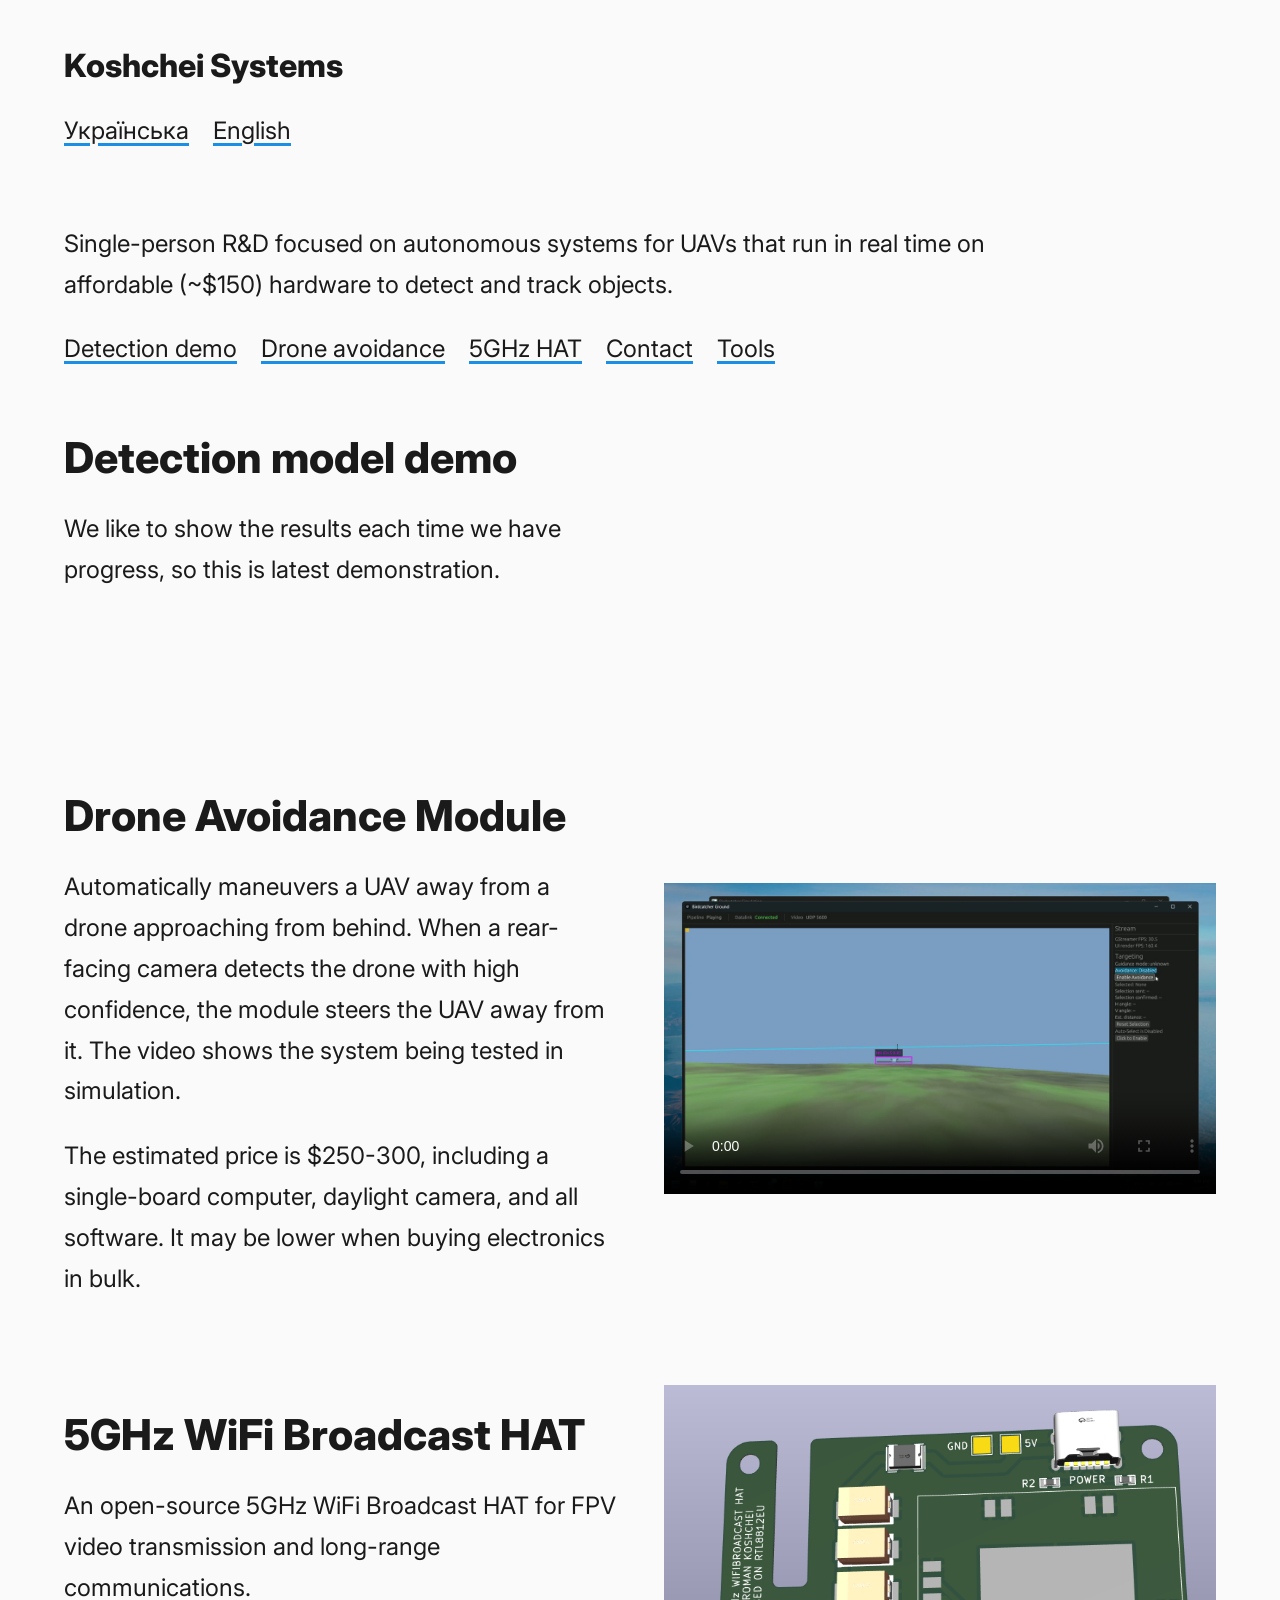
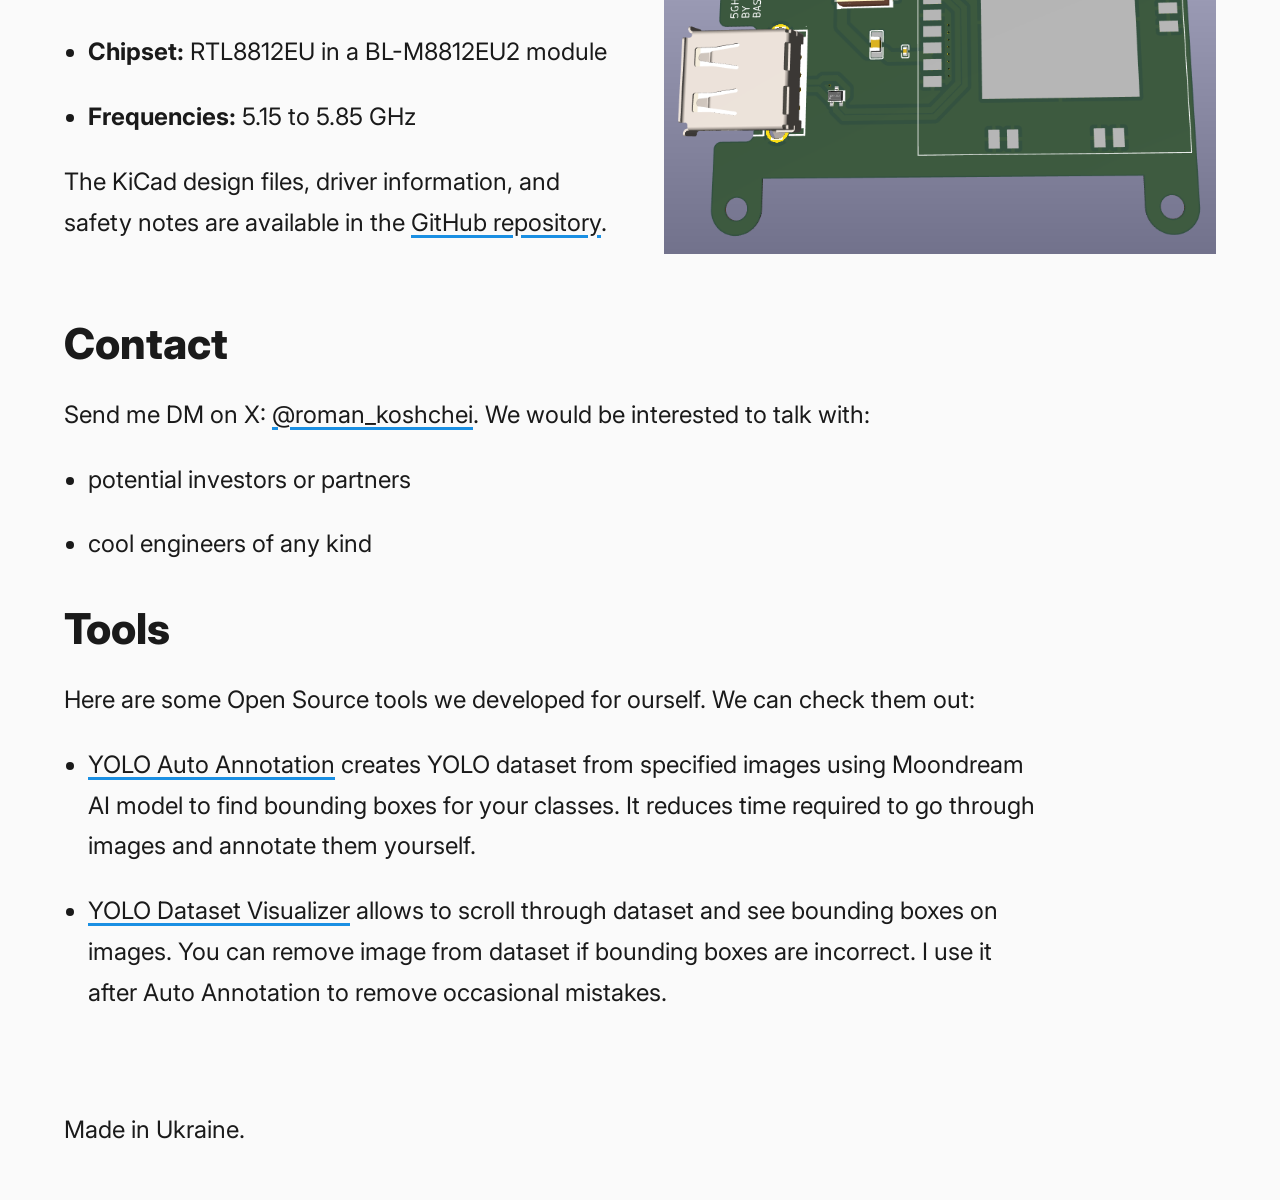
==== index.html @ fa6c76b2 "share stylesheet and split product sections in two columns Sections nav is now a horizontal bar. Eac" ====
<html lang="en" data-lt-installed="true">
    <head>
        <meta charset="utf-8" />
        <meta name="viewport" content="width=device-width, initial-scale=1.0" />

        <title>Koshchei Systems</title>

        <link rel="canonical" href="https://roman-koshchei.github.io" />

        <!-- Primary Meta Tags -->
        <meta name="title" content="Koshchei Systems" />
        <meta
            name="description"
            content="We are making autonomous systems which can run in real-time on cheap (100-150$) hardware to detect and track objects."
        />

        <!-- Open Graph / Facebook -->
        <meta property="og:site_name" content="Koshchei Systems" />
        <meta property="og:title" content="Koshchei Systems" />
        <meta property="og:type" content="website" />
        <meta property="og:url" content="https://roman-koshchei.github.io" />
        <meta
            property="og:description"
            content="We are making autonomous systems which can run in real-time on cheap (100-150$) hardware to detect and track objects."
        />
        <meta
            property="og:image"
            content="https://roman-koshchei.github.io/assets/og.png"
        />

        <!-- Twitter -->
        <meta property="twitter:card" content="summary" />
        <meta
            property="twitter:url"
            content="https://roman-koshchei.github.io"
        />
        <meta property="twitter:title" content="Koshchei Systems" />
        <meta
            property="twitter:description"
            content="We are making autonomous systems which can run in real-time on cheap (100-150$) hardware to detect and track objects."
        />
        <meta
            property="twitter:image"
            content="https://roman-koshchei.github.io/assets/og.png"
        />

        <!-- Microdata -->
        <script type="application/ld+json">
            {
                "@context": "http://schema.org",
                "@type": "website",
                "name": "Koshchei Systems",
                "url": "https://roman-koshchei.github.io",
                "description": "Developing autonomous systems to neutralize long range drone threats. Current focus is to train object detection AI model and create real-time tracking ..."
            }
        </script>

        <!-- <link rel="alternate" type="application/atom+xml" href="/feed/" />
    <link rel="alternate" type="application/rss+xml" href="/feed/?type=rss" /> -->

        <link
            rel="shortcut icon"
            type="image/svg+xml"
            href="data:image/svg+xml,%3Csvg%20xmlns='http://www.w3.org/2000/svg'%20viewBox='0%200%20100%20100'%3E%3Ctext%20y='.9em'%20font-size='90'%3E⭕%3C/text%3E%3C/svg%3E"
        />

        <link rel="stylesheet" href="/style.css" />

        <script
            defer
            src="https://cloud.umami.is/script.js"
            data-website-id="15246c37-35eb-455e-8e2d-96fd2fe6d419"
        ></script>
    </head>

    <body class="home">
        <header>
            <a class="title" href="/">
                <h1>Koshchei Systems</h1>
            </a>
            <nav>
                <p>
                    <a href="/ua">Українська</a>
                    <a href="/">English</a>
                </p>
            </nav>
        </header>
        <main>
            <div class="prose">
                <p>
                    Single-person R&amp;D focused on autonomous systems for UAVs
                    that run in real time on affordable (~$150) hardware to
                    detect and track objects.
                </p>
                <nav aria-label="Sections">
                    <p>
                        <a href="#detection-model-demo">Detection demo</a>
                        <a href="#drone-avoidance">Drone avoidance</a>
                        <a href="#wifi-broadcast-hat">5GHz HAT</a>
                        <a href="#contact">Contact</a>
                        <a href="#tools">Tools</a>
                    </p>
                </nav>
            </div>

            <section class="split">
                <div>
                    <h2 id="detection-model-demo">Detection model demo</h2>
                    <p>
                        We like to show the results each time we have progress,
                        so this is latest demonstration.
                    </p>
                </div>
                <div>
                    <iframe
                        width="560"
                        height="315"
                        style="width: 100%; height: auto; aspect-ratio: 560 / 315"
                        src="https://www.youtube-nocookie.com/embed/HH42tRs9e-8?si=7NsITEroCDKtiBlT"
                        title="YouTube video player"
                        frameborder="0"
                        allow="
                            accelerometer;
                            autoplay;
                            clipboard-write;
                            encrypted-media;
                            gyroscope;
                            picture-in-picture;
                            web-share;
                        "
                        referrerpolicy="strict-origin-when-cross-origin"
                        allowfullscreen
                    ></iframe>
                </div>
            </section>

            <section class="split">
                <div>
                    <h2 id="drone-avoidance">Drone Avoidance Module</h2>
                    <p>
                        Automatically maneuvers a UAV away from a drone
                        approaching from behind. When a rear-facing camera
                        detects the drone with high confidence, the module steers
                        the UAV away from it. The video shows the system being
                        tested in simulation.
                    </p>
                    <p>
                        The estimated price is $250-300, including a single-board
                        computer, daylight camera, and all software. It may be
                        lower when buying electronics in bulk.
                    </p>
                </div>
                <div>
                    <video
                        controls
                        playsinline
                        preload="metadata"
                        poster="/assets/drone-avoidance-poster.jpg"
                        width="1920"
                        height="1080"
                    >
                        <source
                            src="/assets/drone-avoidance.mp4"
                            type="video/mp4"
                        />
                        Your browser does not support embedded video.
                        <a href="/assets/drone-avoidance.mp4">Download the video</a>.
                    </video>
                </div>
            </section>

            <section class="split">
                <div>
                    <h2 id="wifi-broadcast-hat">5GHz WiFi Broadcast HAT</h2>
                    <p>
                        An open-source 5GHz WiFi Broadcast HAT for FPV video
                        transmission and long-range communications.
                    </p>
                    <ul>
                        <li>
                            <strong>Chipset:</strong> RTL8812EU in a BL-M8812EU2
                            module
                        </li>
                        <li><strong>Frequencies:</strong> 5.15 to 5.85 GHz</li>
                    </ul>
                    <p>
                        The KiCad design files, driver information, and safety
                        notes are available in the
                        <a
                            href="https://github.com/roman-koshchei/5ghz_wifibroadcast_hat"
                            >GitHub repository</a
                        >.
                    </p>
                </div>
                <div>
                    <a
                        href="https://github.com/roman-koshchei/5ghz_wifibroadcast_hat"
                    >
                        <img
                            src="/assets/5ghz-wifibroadcast-hat-kicad-preview.png"
                            alt="KiCad rendering of the 5GHz WiFi Broadcast HAT"
                            width="758"
                            height="645"
                            loading="lazy"
                        />
                    </a>
                </div>
            </section>

            <div class="prose">
                <h2 id="contact">Contact</h2>
                <p>
                    Send me DM on X:
                    <a href="https://x.com/roman_koshchei" target="_blank"
                        >@roman_koshchei</a
                    >. We would be interested to talk with:
                </p>
                <ul>
                    <li>potential investors or partners</li>
                    <li>cool engineers of any kind</li>
                </ul>

                <h2 id="tools">Tools</h2>
                <p>
                    Here are some Open Source tools we developed for ourself. We
                    can check them out:
                </p>
                <ul>
                    <li>
                        <p>
                            <a
                                href="https://github.com/roman-koshchei/yolo-auto-annotation"
                                >YOLO Auto Annotation</a
                            >
                            creates YOLO dataset from specified images using
                            Moondream AI model to find bounding boxes for your
                            classes. It reduces time required to go through images
                            and annotate them yourself.
                        </p>
                    </li>
                    <li>
                        <p>
                            <a
                                href="https://github.com/roman-koshchei/yolo-dataset-visualizer"
                                >YOLO Dataset Visualizer</a
                            >
                            allows to scroll through dataset and see bounding
                            boxes on images. You can remove image from dataset if
                            bounding boxes are incorrect. I use it after Auto
                            Annotation to remove occasional mistakes.
                        </p>
                    </li>
                </ul>
            </div>
        </main>

        <footer style="padding: 25px 0">Made in Ukraine.</footer>
    </body>
</html>
---- style.css ----
/* Font */
@import url("https://fonts.googleapis.com/css2?family=Inter&display=swap");

/* Settings */
:root {
    --color-dark: #1a1a1a;
    --color-light: #fafafa;
    --color-primary: #1a8fe3;
    --size-step-0: clamp(1rem, calc(0.96rem + 0.22vw), 1.13rem);
    --size-step-1: clamp(1.25rem, calc(1.16rem + 0.43vw), 1.5rem);
    --size-step-2: clamp(1.56rem, calc(1.41rem + 0.76vw), 2rem);
    --size-step-3: clamp(1.95rem, calc(1.71rem + 1.24vw), 2.66rem);
    --size-step-4: clamp(2.44rem, calc(2.05rem + 1.93vw), 3.55rem);
    --spacing: 1.5rem;
    --font-stack:
        Inter, system-ui, -apple-system, BlinkMacSystemFont,
        "Segoe UI", Roboto, "Helvetica Neue", Arial, "Noto Sans",
        sans-serif, "Apple Color Emoji", "Segoe UI Emoji",
        "Segoe UI Symbol", "Noto Color Emoji";
    --code-background-color: var(--color-dark);
    --code-color: var(--color-light);
}
@media (prefers-color-scheme: dark) {
    :root {
        --color-dark: #fafafa;
        --color-light: #1a1a1a;
    }
}
/* HTML Styles */
body {
    background: var(--color-light);
    color: var(--color-dark);
    padding: var(--spacing)
        clamp(
            calc(var(--spacing) / 2),
            5vw,
            calc(var(--spacing) * 3)
        );
    font-family: var(--font-stack);
    font-size: var(--size-step-1);
    line-height: 1.7;
    display: flex;
    flex-direction: column;
    min-height: 100vh;
    margin: 0;
}
* {
    box-sizing: border-box;
}
header,
main,
footer {
    width: 100%;
}
header {
    padding-bottom: var(--spacing);
}
main {
    flex: 1;
    padding-bottom: calc(var(--spacing) * 2);
}
a {
    color: currentColor;
    -webkit-text-decoration-color: var(--color-primary);
    text-decoration-color: var(--color-primary);
    text-decoration-thickness: 0.2ex;
    text-underline-offset: 0.3ex;
}
a:hover {
    text-decoration-thickness: 0.3ex;
}
img,
video {
    display: block;
    max-width: 100%;
    height: auto;
}
h1,
h2,
h3,
h4,
h5 {
    font-weight: 800;
    line-height: 1.3;
    text-wrap: balance;
}
h1 {
    font-size: var(--size-step-4);
}
h2 {
    font-size: var(--size-step-3);
}
h3 {
    font-size: var(--size-step-2);
}
h4 {
    font-size: var(--size-step-1);
}
h5 {
    font-size: var(--size-step-0);
}
ul,
ol {
    -webkit-padding-start: var(--spacing);
    padding-inline-start: var(--spacing);
}
li {
    --flow-space: var(--spacing);
    margin-block-start: var(--flow-space, var(--spacing));
}
blockquote {
    -webkit-padding-start: var(--spacing);
    padding-inline-start: var(--spacing);
    -webkit-border-start: 0.3em solid;
    border-inline-start: 0.3em solid;
    font-style: italic;
    font-size: var(--size-step-1);
}
/* Utilities */
content > div > * {
    -webkit-margin-before: var(--flow-space, var(--spacing));
    margin-block-start: var(--flow-space, var(--spacing));
}
/* Flow and rythm */
:is(h1, h2, h3, h4, h5, blockquote) {
    --flow-space: calc(var(--spacing) * 2);
    margin-block-end: calc(var(--spacing) / 2);
}
:is(h1, h2, h3, h4, h5) + * {
    --flow-space: calc(var(--spacing) / 3);
}
:is(h1, h2, h3, h4, h5) + :where(h2, h3, h4, h5) {
    --flow-space: calc(var(--spacing) * 2);
}

/* Line lengths */
main,
header,
footer {
    max-width: 65ch;
    margin-inline: auto;
}
blockquote {
    max-width: 50ch;
}
h1 {
    max-width: 24ch;
}
h2,
h3 {
    max-width: 32ch;
}
/* Bear Content */
.title {
    text-decoration: none;
}
.title h1 {
    font-size: var(--size-step-2);
}
nav p {
    display: flex;
    flex-wrap: wrap;
    gap: var(--spacing);
    row-gap: 0;
}
/* Product sections: text beside media on wide screens */
.split {
    display: grid;
    gap: var(--spacing);
    margin-block-end: calc(var(--spacing) * 2);
}
.split > :first-child {
    margin-block-start: 0;
}
.split > :last-child {
    align-self: center;
}
@media screen and (min-width: 60em) {
    header,
    main,
    footer {
        max-width: 96ch;
    }
    .prose {
        max-width: 65ch;
    }
    .split {
        grid-template-columns: 1fr 1fr;
        column-gap: calc(var(--spacing) * 2);
        align-items: start;
    }
}
ul.blog-posts {
    list-style-type: none;
    padding: unset;
}
ul.blog-posts li {
    display: flex;
    flex-direction: column;
}
@media screen and (min-width: 600px) {
    ul.blog-posts li {
        flex-direction: row;
        gap: calc(var(--spacing) / 2);
    }
}
ul.blog-posts li span {
    min-width: 11ch;
}
.highlight,
.code {
    padding: 1px var(--spacing);
    background-color: var(--code-background-color);
    color: var(--code-color);
    border-radius: 3px;
    overflow-x: auto;
    line-height: 1.2;
}
table {
    width: 100%;
}
th {
    text-align: left;
}
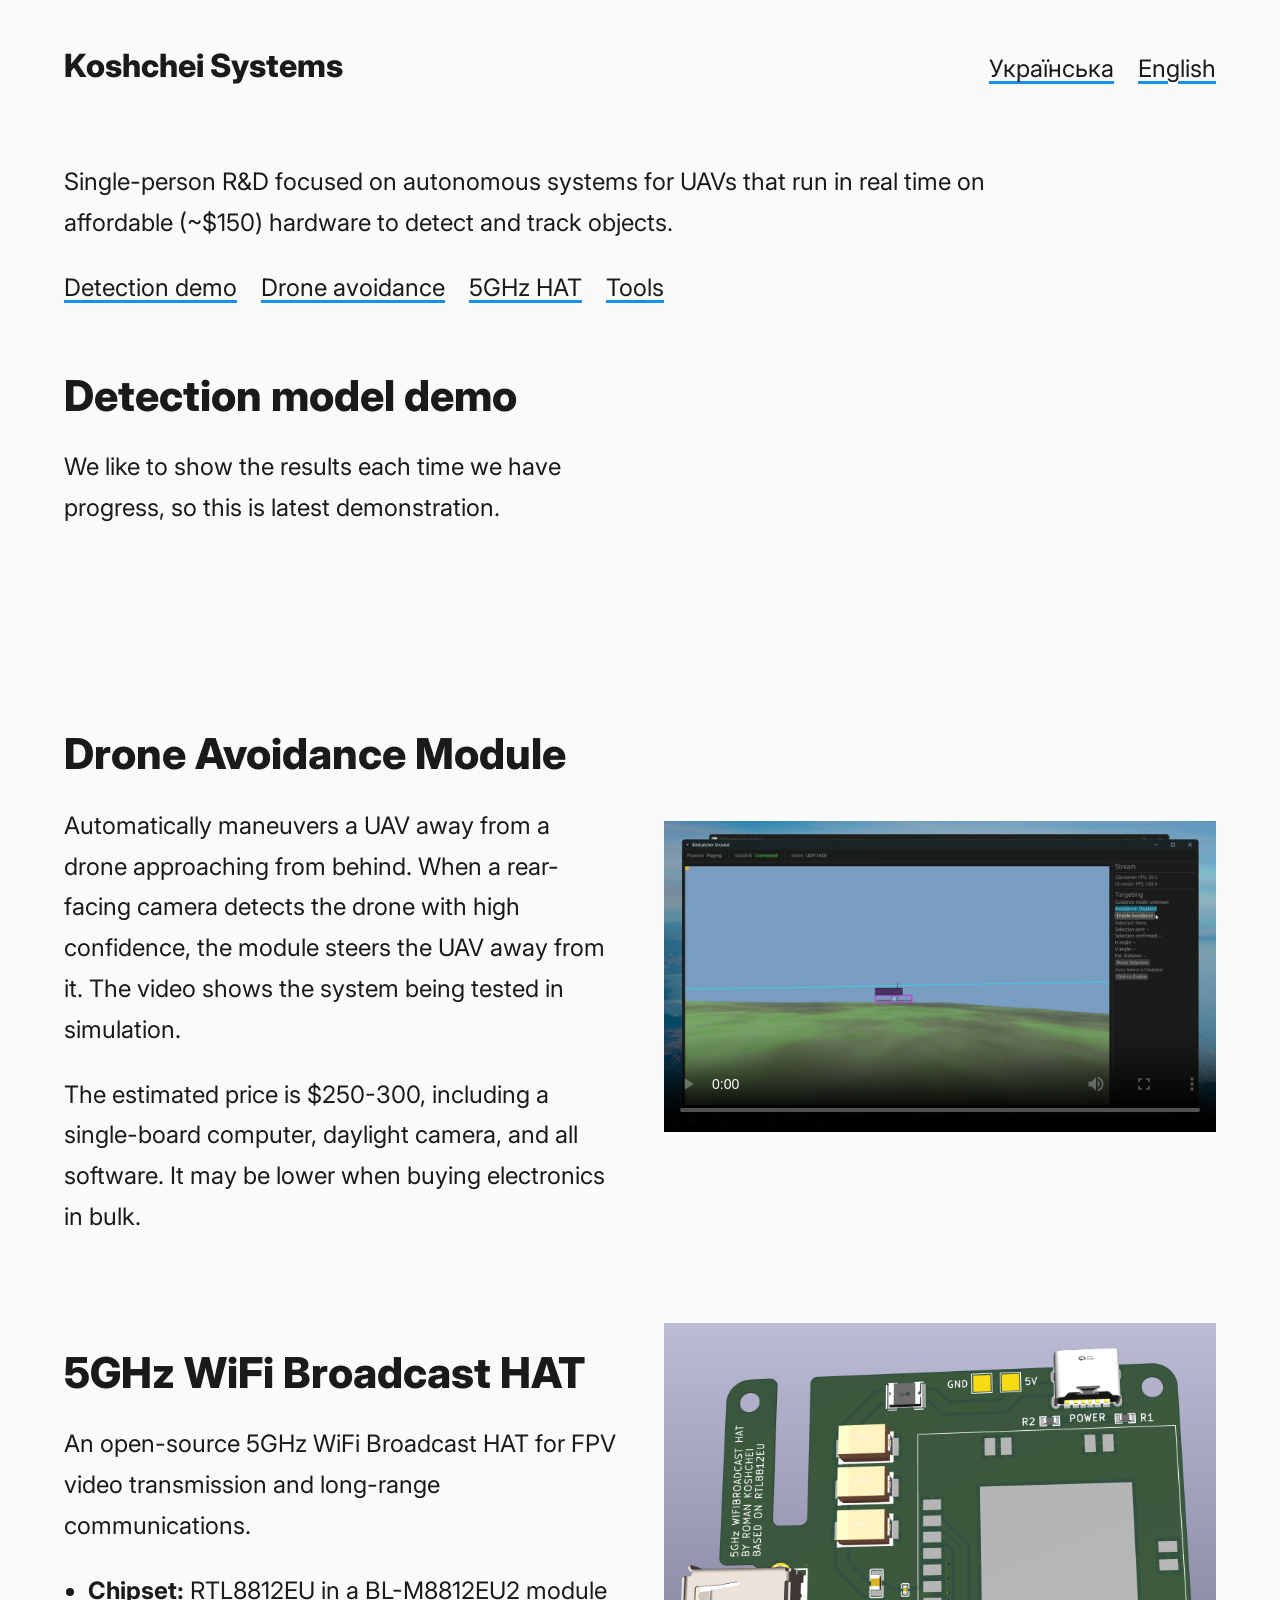
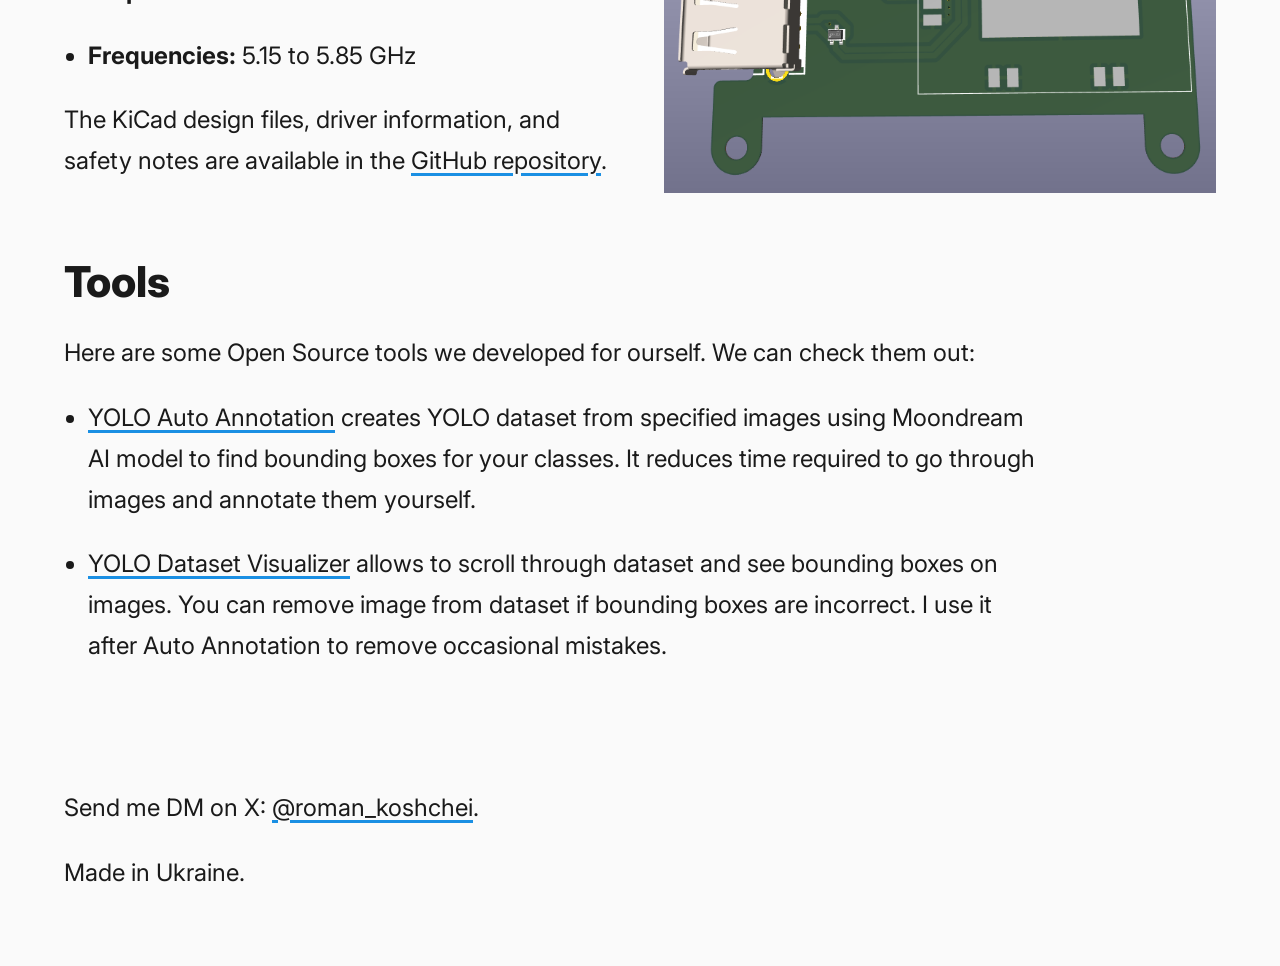
==== commit 17627232: "move contact into footer and space header ends on desktop The Contact section becomes a single DM li" ====
--- a/index.html
+++ b/index.html
@@ -97,7 +97,6 @@
                         <a href="#detection-model-demo">Detection demo</a>
                         <a href="#drone-avoidance">Drone avoidance</a>
                         <a href="#wifi-broadcast-hat">5GHz HAT</a>
-                        <a href="#contact">Contact</a>
                         <a href="#tools">Tools</a>
                     </p>
                 </nav>
@@ -208,18 +207,6 @@
             </section>
 
             <div class="prose">
-                <h2 id="contact">Contact</h2>
-                <p>
-                    Send me DM on X:
-                    <a href="https://x.com/roman_koshchei" target="_blank"
-                        >@roman_koshchei</a
-                    >. We would be interested to talk with:
-                </p>
-                <ul>
-                    <li>potential investors or partners</li>
-                    <li>cool engineers of any kind</li>
-                </ul>
-
                 <h2 id="tools">Tools</h2>
                 <p>
                     Here are some Open Source tools we developed for ourself. We
@@ -254,6 +241,14 @@
             </div>
         </main>
 
-        <footer style="padding: 25px 0">Made in Ukraine.</footer>
+        <footer style="padding: 25px 0">
+            <p>
+                Send me DM on X:
+                <a href="https://x.com/roman_koshchei" target="_blank"
+                    >@roman_koshchei</a
+                >.
+            </p>
+            <p>Made in Ukraine.</p>
+        </footer>
     </body>
 </html>
--- a/style.css
+++ b/style.css
@@ -181,6 +181,13 @@
     footer {
         max-width: 96ch;
     }
+    header {
+        display: flex;
+        flex-wrap: wrap;
+        align-items: baseline;
+        justify-content: space-between;
+        gap: var(--spacing);
+    }
     .prose {
         max-width: 65ch;
     }
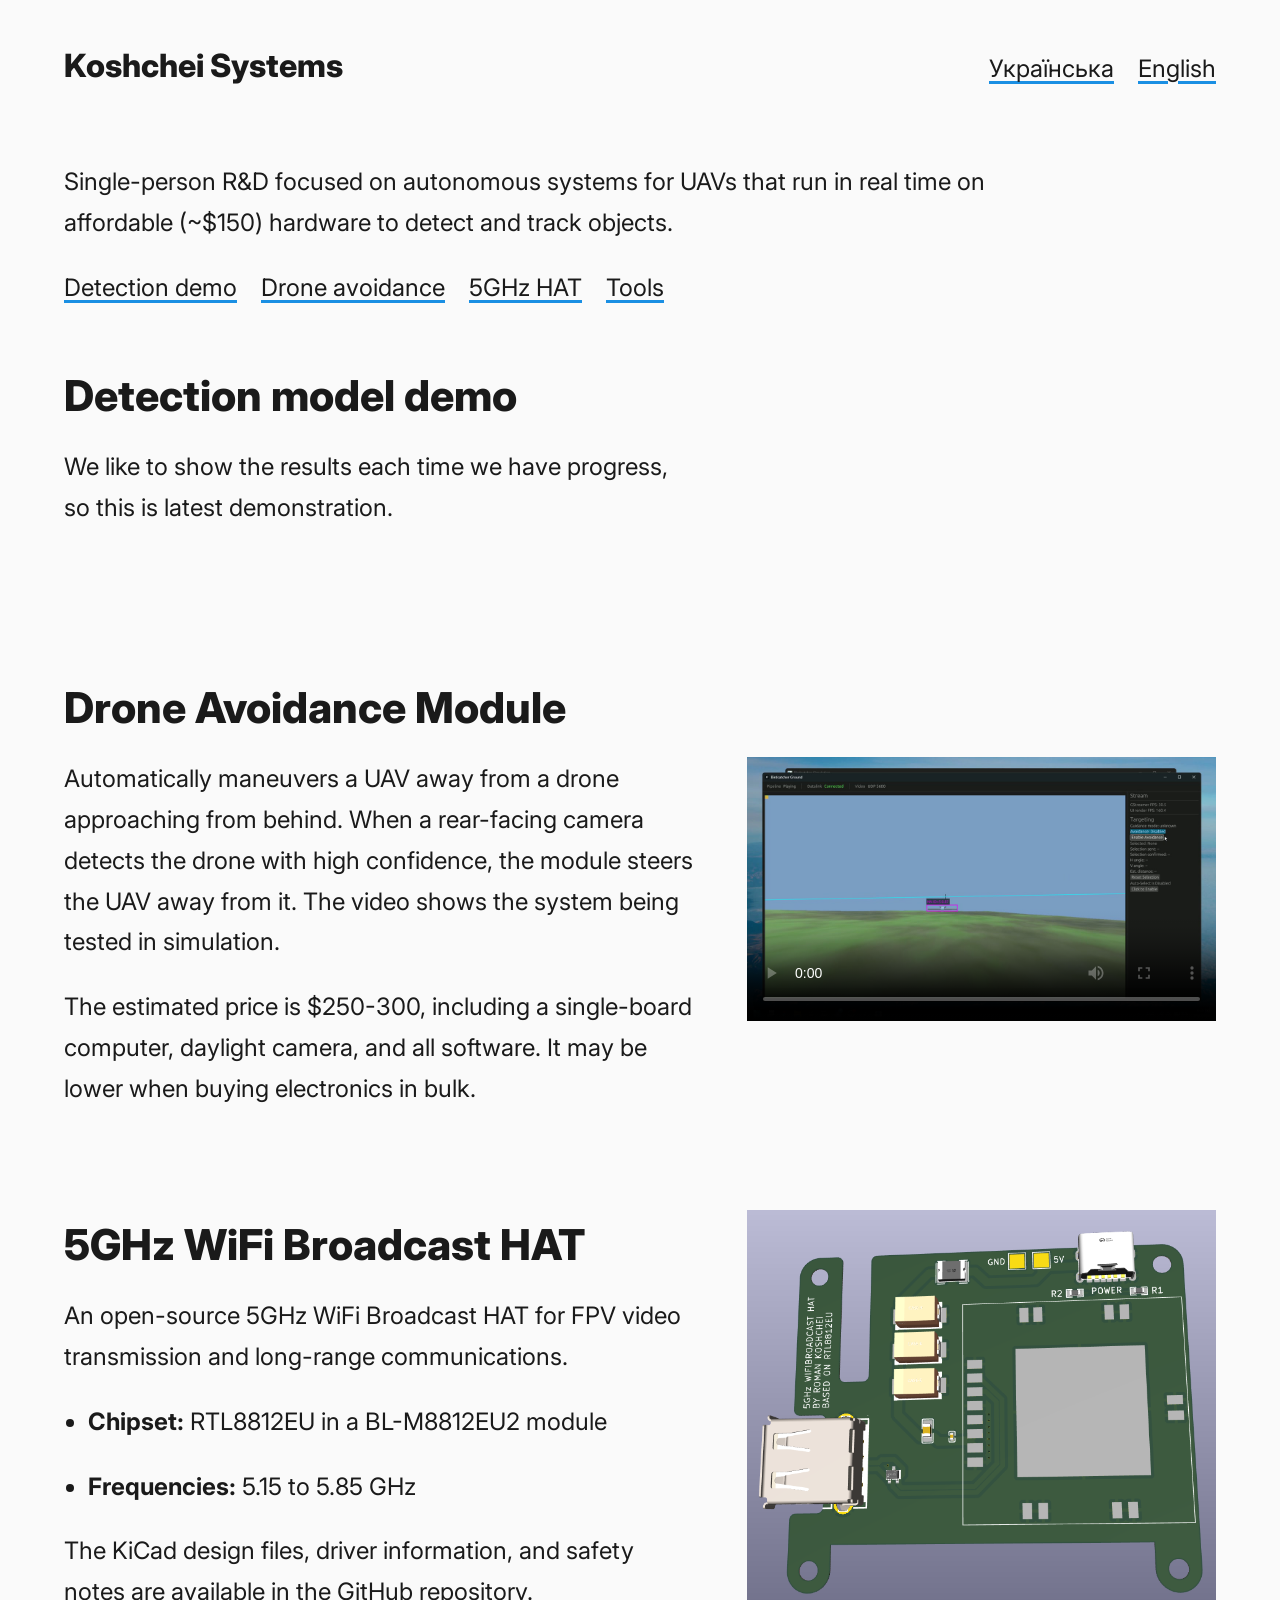
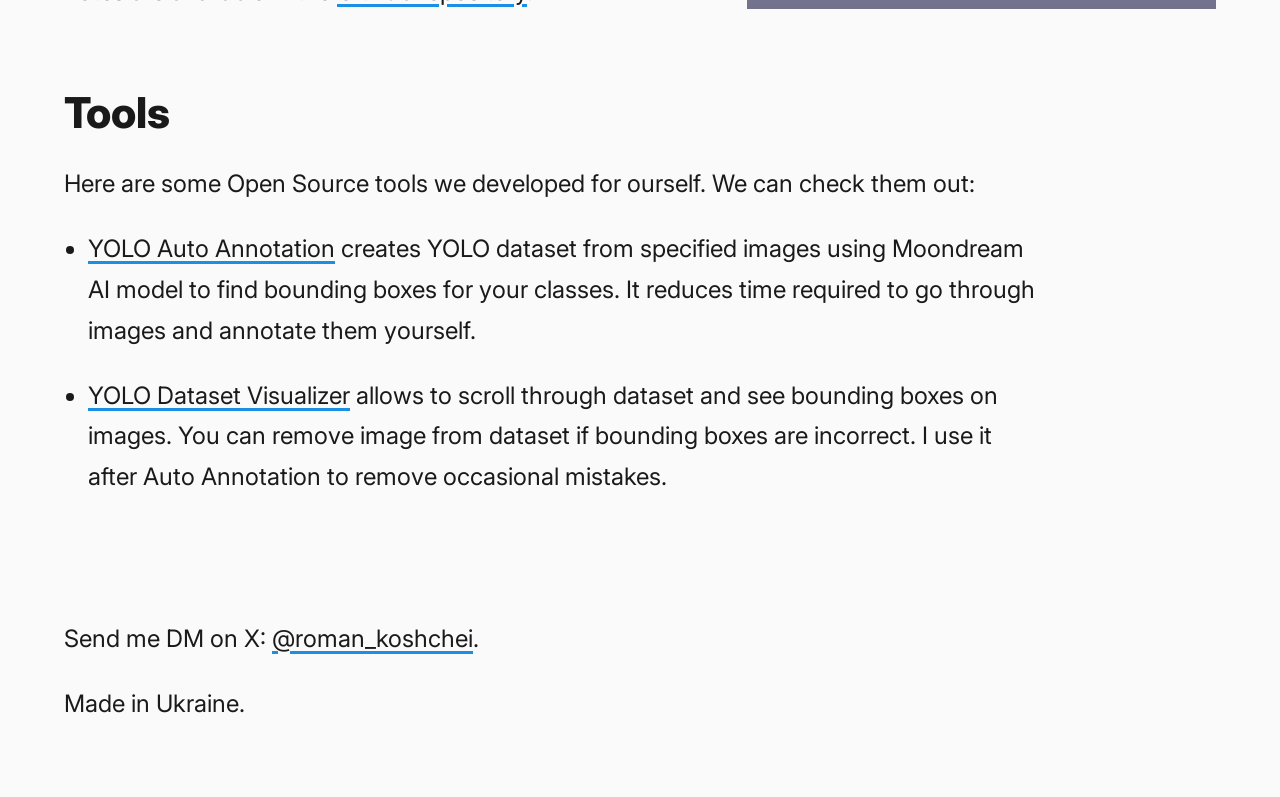
==== commit 93425e18: "fix metadata, language attr, heading markup and section measure Point every absolute URL at koshchei" ====
--- a/index.html
+++ b/index.html
@@ -5,43 +5,51 @@
 
         <title>Koshchei Systems</title>
 
-        <link rel="canonical" href="https://roman-koshchei.github.io" />
+        <link rel="canonical" href="https://koshchei.systems/" />
+
+        <link rel="alternate" hreflang="en" href="https://koshchei.systems/" />
+        <link rel="alternate" hreflang="uk" href="https://koshchei.systems/ua" />
+        <link
+            rel="alternate"
+            hreflang="x-default"
+            href="https://koshchei.systems/"
+        />
 
         <!-- Primary Meta Tags -->
         <meta name="title" content="Koshchei Systems" />
         <meta
             name="description"
-            content="We are making autonomous systems which can run in real-time on cheap (100-150$) hardware to detect and track objects."
+            content="Single-person R&amp;D focused on autonomous systems for UAVs that run in real time on affordable (~$150) hardware to detect and track objects."
         />
 
         <!-- Open Graph / Facebook -->
         <meta property="og:site_name" content="Koshchei Systems" />
         <meta property="og:title" content="Koshchei Systems" />
         <meta property="og:type" content="website" />
-        <meta property="og:url" content="https://roman-koshchei.github.io" />
+        <meta property="og:url" content="https://koshchei.systems/" />
         <meta
             property="og:description"
-            content="We are making autonomous systems which can run in real-time on cheap (100-150$) hardware to detect and track objects."
+            content="Single-person R&amp;D focused on autonomous systems for UAVs that run in real time on affordable (~$150) hardware to detect and track objects."
         />
         <meta
             property="og:image"
-            content="https://roman-koshchei.github.io/assets/og.png"
+            content="https://koshchei.systems/assets/og.jpg"
         />
 
         <!-- Twitter -->
-        <meta property="twitter:card" content="summary" />
-        <meta
-            property="twitter:url"
-            content="https://roman-koshchei.github.io"
-        />
-        <meta property="twitter:title" content="Koshchei Systems" />
+        <meta property="twitter:card" content="summary_large_image" />
+        <meta property="twitter:url" content="https://koshchei.systems/" />
+        <meta
+            property="twitter:title"
+            content="Koshchei Systems"
+        />
         <meta
             property="twitter:description"
-            content="We are making autonomous systems which can run in real-time on cheap (100-150$) hardware to detect and track objects."
+            content="Single-person R&amp;D focused on autonomous systems for UAVs that run in real time on affordable (~$150) hardware to detect and track objects."
         />
         <meta
             property="twitter:image"
-            content="https://roman-koshchei.github.io/assets/og.png"
+            content="https://koshchei.systems/assets/og.jpg"
         />
 
         <!-- Microdata -->
@@ -50,8 +58,8 @@
                 "@context": "http://schema.org",
                 "@type": "website",
                 "name": "Koshchei Systems",
-                "url": "https://roman-koshchei.github.io",
-                "description": "Developing autonomous systems to neutralize long range drone threats. Current focus is to train object detection AI model and create real-time tracking ..."
+                "url": "https://koshchei.systems/",
+                "description": "Single-person R&D focused on autonomous systems for UAVs that run in real time on affordable (~$150) hardware to detect and track objects."
             }
         </script>
 
@@ -75,9 +83,7 @@
 
     <body class="home">
         <header>
-            <a class="title" href="/">
-                <h1>Koshchei Systems</h1>
-            </a>
+            <h1><a class="title" href="/">Koshchei Systems</a></h1>
             <nav>
                 <p>
                     <a href="/ua">Українська</a>
--- a/style.css
+++ b/style.css
@@ -17,8 +17,6 @@
         "Segoe UI", Roboto, "Helvetica Neue", Arial, "Noto Sans",
         sans-serif, "Apple Color Emoji", "Segoe UI Emoji",
         "Segoe UI Symbol", "Noto Color Emoji";
-    --code-background-color: var(--color-dark);
-    --code-color: var(--color-light);
 }
 @media (prefers-color-scheme: dark) {
     :root {
@@ -108,21 +106,8 @@
     --flow-space: var(--spacing);
     margin-block-start: var(--flow-space, var(--spacing));
 }
-blockquote {
-    -webkit-padding-start: var(--spacing);
-    padding-inline-start: var(--spacing);
-    -webkit-border-start: 0.3em solid;
-    border-inline-start: 0.3em solid;
-    font-style: italic;
-    font-size: var(--size-step-1);
-}
-/* Utilities */
-content > div > * {
-    -webkit-margin-before: var(--flow-space, var(--spacing));
-    margin-block-start: var(--flow-space, var(--spacing));
-}
 /* Flow and rythm */
-:is(h1, h2, h3, h4, h5, blockquote) {
+:is(h1, h2, h3, h4, h5) {
     --flow-space: calc(var(--spacing) * 2);
     margin-block-end: calc(var(--spacing) / 2);
 }
@@ -140,9 +125,6 @@
     max-width: 65ch;
     margin-inline: auto;
 }
-blockquote {
-    max-width: 50ch;
-}
 h1 {
     max-width: 24ch;
 }
@@ -151,11 +133,11 @@
     max-width: 32ch;
 }
 /* Bear Content */
+header h1 {
+    font-size: var(--size-step-2);
+}
 .title {
     text-decoration: none;
-}
-.title h1 {
-    font-size: var(--size-step-2);
 }
 nav p {
     display: flex;
@@ -192,40 +174,8 @@
         max-width: 65ch;
     }
     .split {
-        grid-template-columns: 1fr 1fr;
+        grid-template-columns: 1.15fr 0.85fr;
         column-gap: calc(var(--spacing) * 2);
         align-items: start;
     }
 }
-ul.blog-posts {
-    list-style-type: none;
-    padding: unset;
-}
-ul.blog-posts li {
-    display: flex;
-    flex-direction: column;
-}
-@media screen and (min-width: 600px) {
-    ul.blog-posts li {
-        flex-direction: row;
-        gap: calc(var(--spacing) / 2);
-    }
-}
-ul.blog-posts li span {
-    min-width: 11ch;
-}
-.highlight,
-.code {
-    padding: 1px var(--spacing);
-    background-color: var(--code-background-color);
-    color: var(--code-color);
-    border-radius: 3px;
-    overflow-x: auto;
-    line-height: 1.2;
-}
-table {
-    width: 100%;
-}
-th {
-    text-align: left;
-}
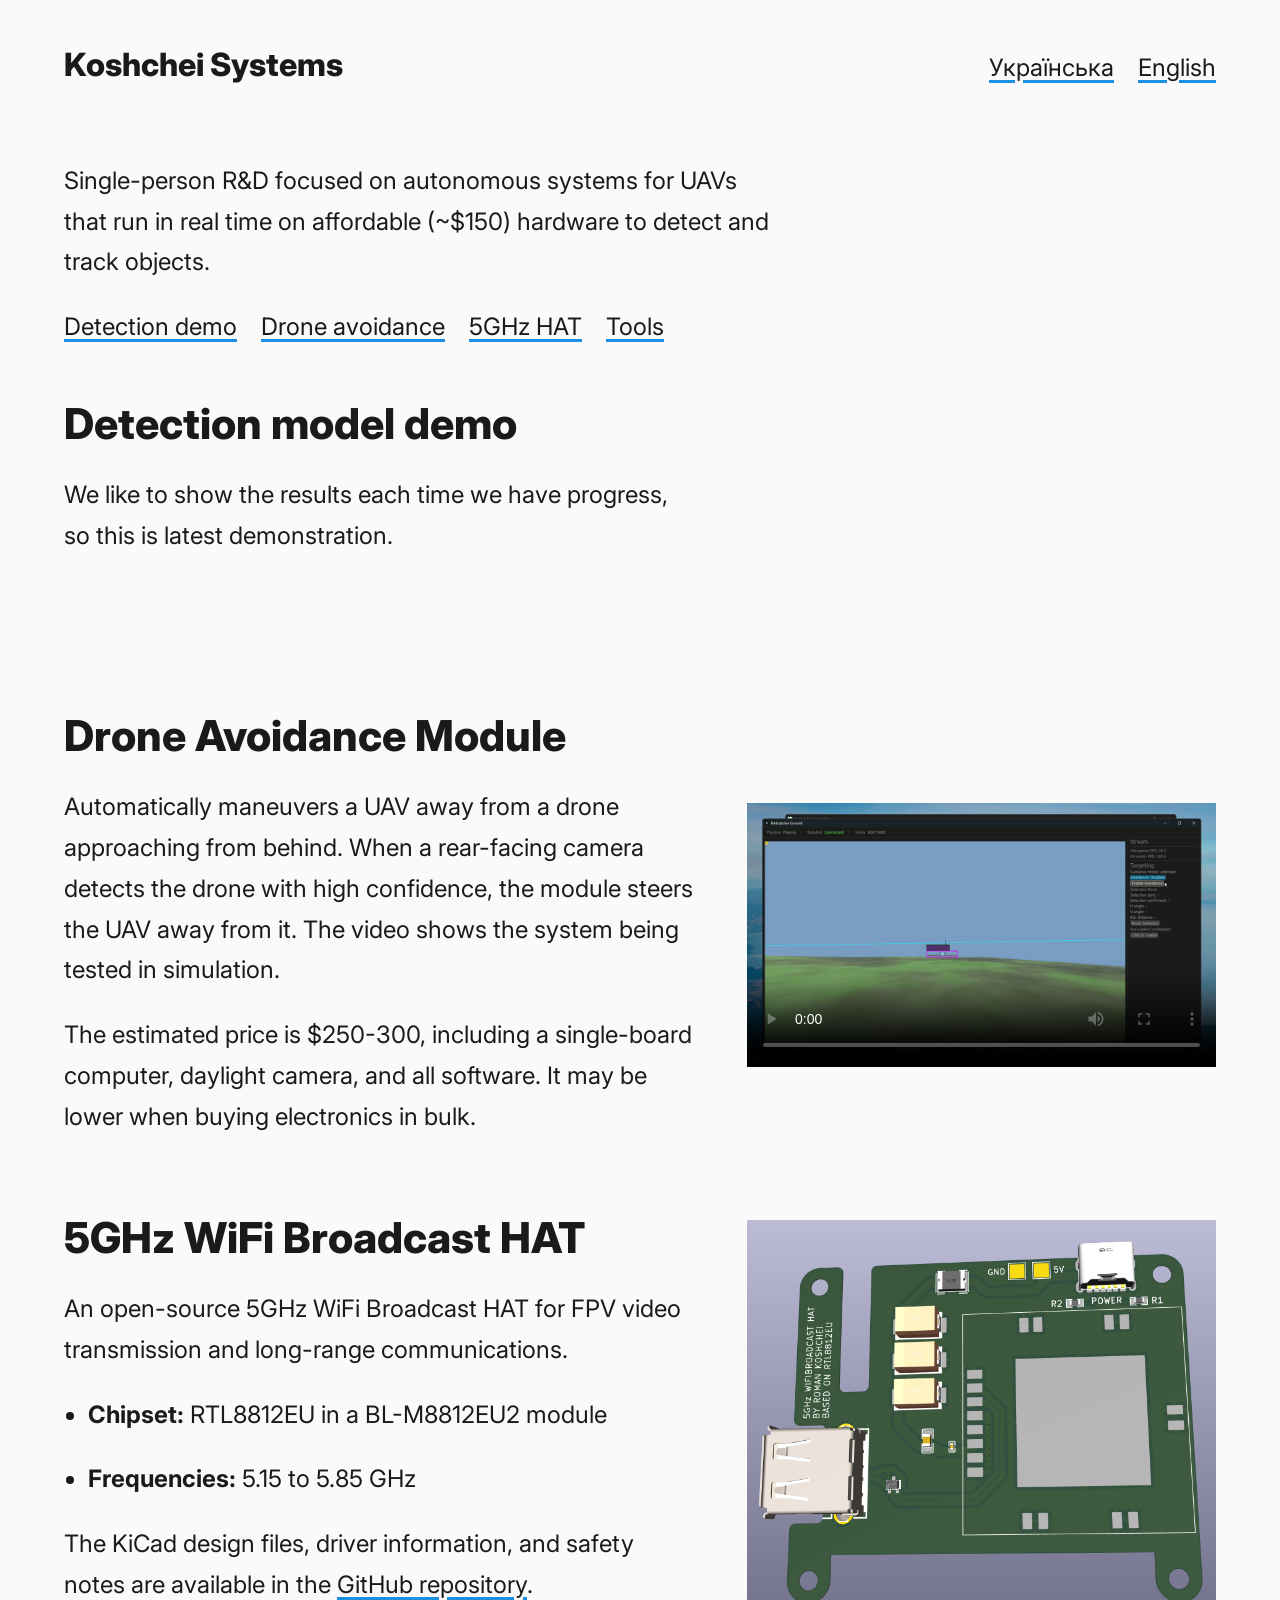
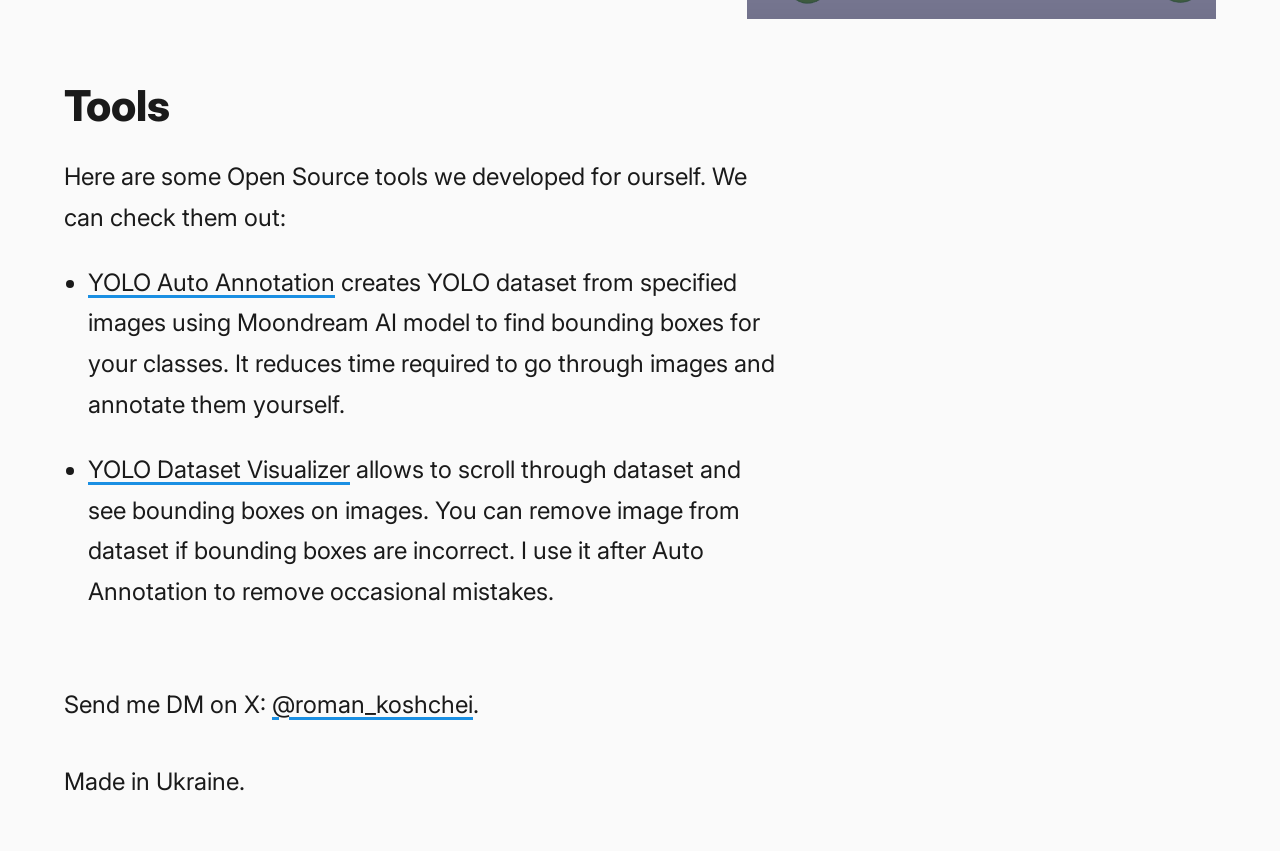
==== commit fa5b1f92: "even out vertical rhythm and footer spacing Headings were inheriting the UA 0.83em top margin, and b" ====
--- a/index.html
+++ b/index.html
@@ -247,7 +247,7 @@
             </div>
         </main>
 
-        <footer style="padding: 25px 0">
+        <footer>
             <p>
                 Send me DM on X:
                 <a href="https://x.com/roman_koshchei" target="_blank"
--- a/style.css
+++ b/style.css
@@ -55,7 +55,9 @@
 }
 main {
     flex: 1;
-    padding-bottom: calc(var(--spacing) * 2);
+    /* the last block already contributes its own trailing margin, so this
+       padding only needs to top the total up to one full step */
+    padding-bottom: var(--spacing);
 }
 a {
     color: currentColor;
@@ -103,13 +105,13 @@
     padding-inline-start: var(--spacing);
 }
 li {
-    --flow-space: var(--spacing);
-    margin-block-start: var(--flow-space, var(--spacing));
+    --flow-space: 1em;
+    margin-block-start: var(--flow-space, 1em);
 }
 /* Flow and rythm */
 :is(h1, h2, h3, h4, h5) {
     --flow-space: calc(var(--spacing) * 2);
-    margin-block-end: calc(var(--spacing) / 2);
+    margin-block: 0 calc(var(--spacing) / 2);
 }
 :is(h1, h2, h3, h4, h5) + * {
     --flow-space: calc(var(--spacing) / 3);
@@ -151,11 +153,27 @@
     gap: var(--spacing);
     margin-block-end: calc(var(--spacing) * 2);
 }
-.split > :first-child {
+.split > :last-child {
+    align-self: center;
+}
+/* Readable measure, kept in step with the section text columns on desktop */
+.prose {
+    max-width: 65ch;
+}
+.prose:not(:last-child) {
+    margin-block-end: calc(var(--spacing) * 2);
+}
+footer {
+    padding: var(--spacing) 0;
+}
+footer p {
+    margin-block: calc(var(--spacing) * 1.5);
+}
+footer > :first-child {
     margin-block-start: 0;
 }
-.split > :last-child {
-    align-self: center;
+footer > :last-child {
+    margin-block-end: 0;
 }
 @media screen and (min-width: 60em) {
     header,
@@ -171,7 +189,7 @@
         gap: var(--spacing);
     }
     .prose {
-        max-width: 65ch;
+        max-width: 48ch;
     }
     .split {
         grid-template-columns: 1.15fr 0.85fr;
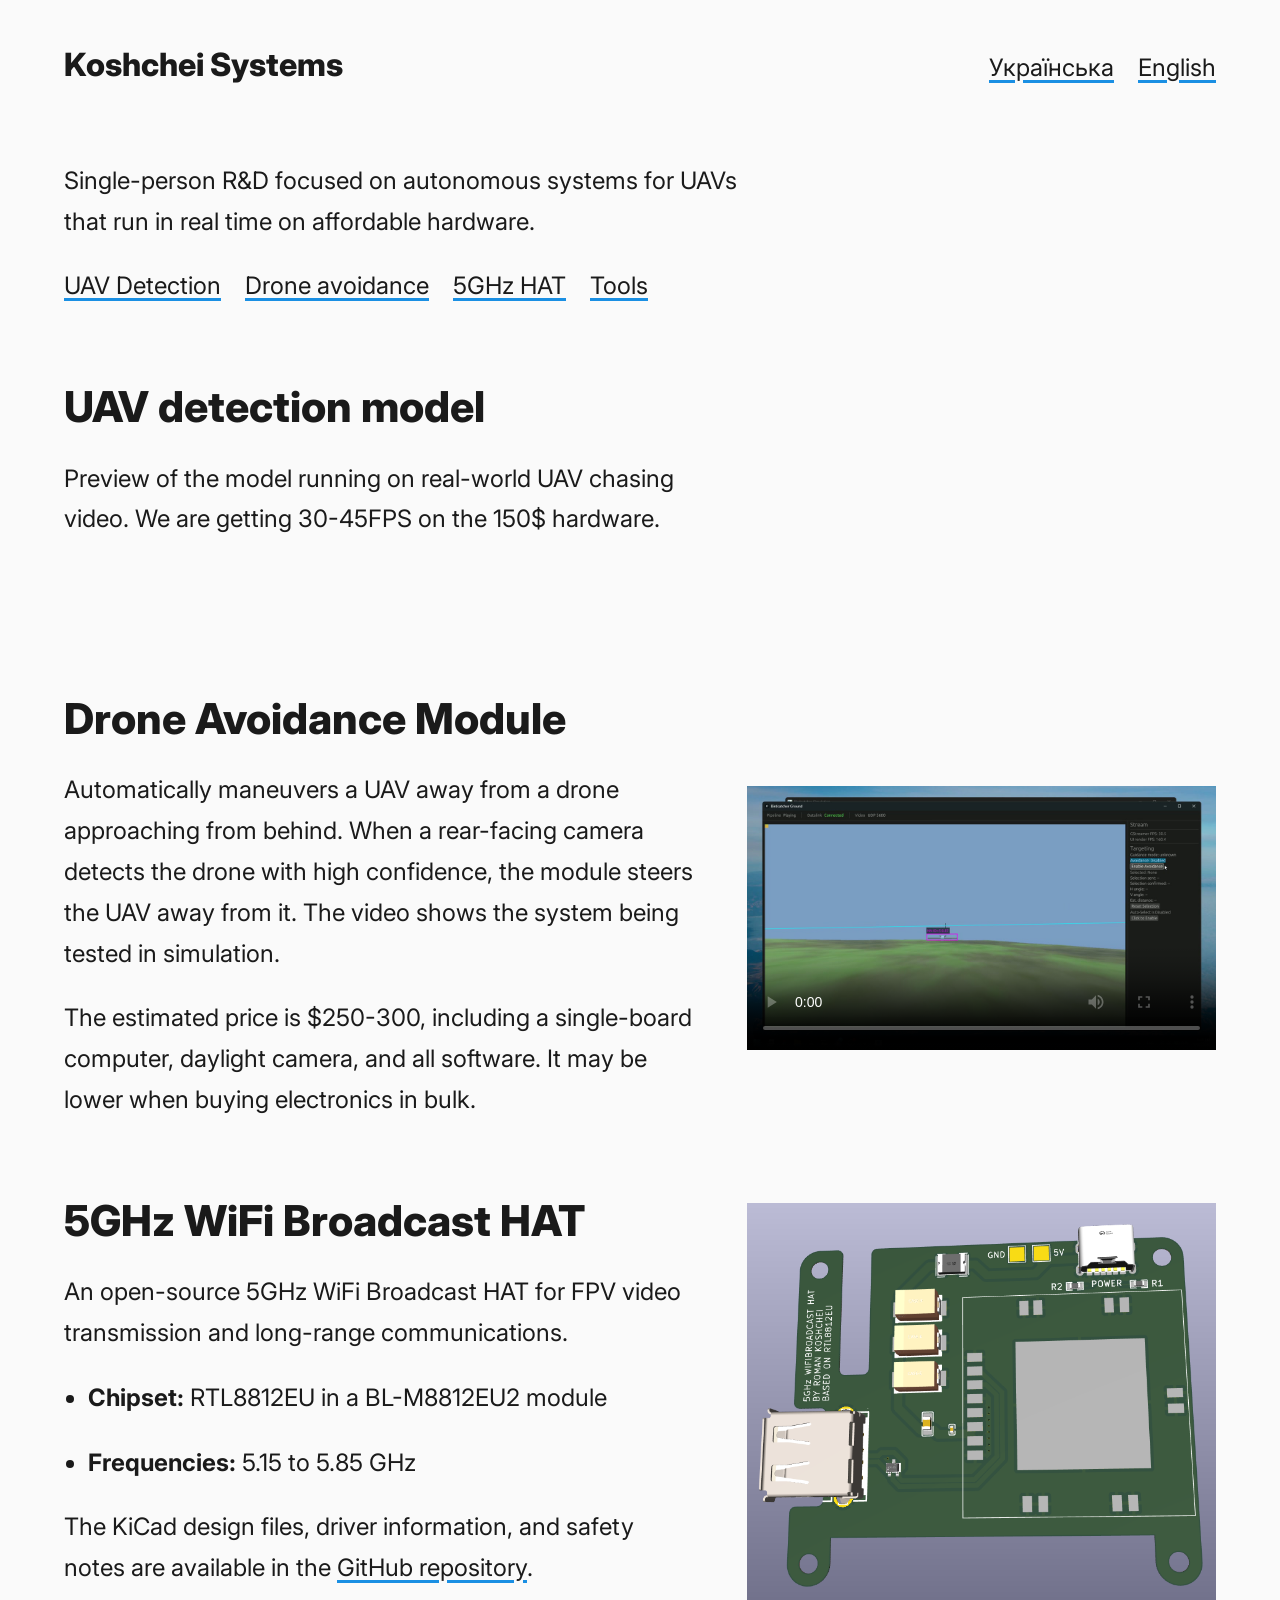
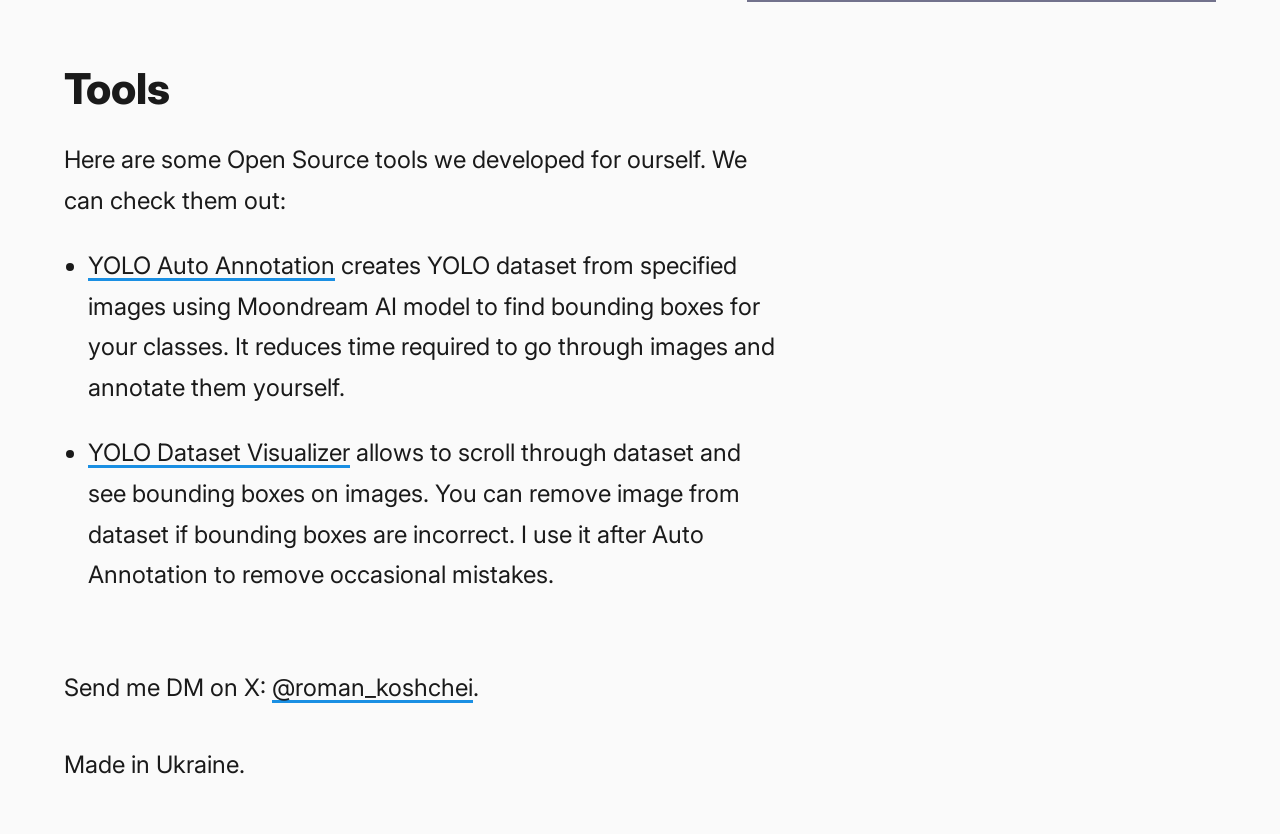
==== commit 148cb46a: "rename detection section and widen the gap below the jump list The detection section is now the UAV " ====
--- a/index.html
+++ b/index.html
@@ -8,7 +8,11 @@
         <link rel="canonical" href="https://koshchei.systems/" />
 
         <link rel="alternate" hreflang="en" href="https://koshchei.systems/" />
-        <link rel="alternate" hreflang="uk" href="https://koshchei.systems/ua" />
+        <link
+            rel="alternate"
+            hreflang="uk"
+            href="https://koshchei.systems/ua"
+        />
         <link
             rel="alternate"
             hreflang="x-default"
@@ -39,10 +43,7 @@
         <!-- Twitter -->
         <meta property="twitter:card" content="summary_large_image" />
         <meta property="twitter:url" content="https://koshchei.systems/" />
-        <meta
-            property="twitter:title"
-            content="Koshchei Systems"
-        />
+        <meta property="twitter:title" content="Koshchei Systems" />
         <meta
             property="twitter:description"
             content="Single-person R&amp;D focused on autonomous systems for UAVs that run in real time on affordable (~$150) hardware to detect and track objects."
@@ -95,12 +96,11 @@
             <div class="prose">
                 <p>
                     Single-person R&amp;D focused on autonomous systems for UAVs
-                    that run in real time on affordable (~$150) hardware to
-                    detect and track objects.
+                    that run in real time on affordable hardware.
                 </p>
                 <nav aria-label="Sections">
                     <p>
-                        <a href="#detection-model-demo">Detection demo</a>
+                        <a href="#uav-detection-model">UAV Detection</a>
                         <a href="#drone-avoidance">Drone avoidance</a>
                         <a href="#wifi-broadcast-hat">5GHz HAT</a>
                         <a href="#tools">Tools</a>
@@ -110,17 +110,21 @@
 
             <section class="split">
                 <div>
-                    <h2 id="detection-model-demo">Detection model demo</h2>
-                    <p>
-                        We like to show the results each time we have progress,
-                        so this is latest demonstration.
+                    <h2 id="uav-detection-model">UAV detection model</h2>
+                    <p>
+                        Preview of the model running on real-world UAV chasing
+                        video. We are getting 30-45FPS on the 150$ hardware.
                     </p>
                 </div>
                 <div>
                     <iframe
                         width="560"
                         height="315"
-                        style="width: 100%; height: auto; aspect-ratio: 560 / 315"
+                        style="
+                            width: 100%;
+                            height: auto;
+                            aspect-ratio: 560 / 315;
+                        "
                         src="https://www.youtube-nocookie.com/embed/HH42tRs9e-8?si=7NsITEroCDKtiBlT"
                         title="YouTube video player"
                         frameborder="0"
@@ -145,14 +149,15 @@
                     <p>
                         Automatically maneuvers a UAV away from a drone
                         approaching from behind. When a rear-facing camera
-                        detects the drone with high confidence, the module steers
-                        the UAV away from it. The video shows the system being
-                        tested in simulation.
-                    </p>
-                    <p>
-                        The estimated price is $250-300, including a single-board
-                        computer, daylight camera, and all software. It may be
-                        lower when buying electronics in bulk.
+                        detects the drone with high confidence, the module
+                        steers the UAV away from it. The video shows the system
+                        being tested in simulation.
+                    </p>
+                    <p>
+                        The estimated price is $250-300, including a
+                        single-board computer, daylight camera, and all
+                        software. It may be lower when buying electronics in
+                        bulk.
                     </p>
                 </div>
                 <div>
@@ -169,7 +174,9 @@
                             type="video/mp4"
                         />
                         Your browser does not support embedded video.
-                        <a href="/assets/drone-avoidance.mp4">Download the video</a>.
+                        <a href="/assets/drone-avoidance.mp4"
+                            >Download the video</a
+                        >.
                     </video>
                 </div>
             </section>
@@ -227,8 +234,8 @@
                             >
                             creates YOLO dataset from specified images using
                             Moondream AI model to find bounding boxes for your
-                            classes. It reduces time required to go through images
-                            and annotate them yourself.
+                            classes. It reduces time required to go through
+                            images and annotate them yourself.
                         </p>
                     </li>
                     <li>
@@ -238,8 +245,8 @@
                                 >YOLO Dataset Visualizer</a
                             >
                             allows to scroll through dataset and see bounding
-                            boxes on images. You can remove image from dataset if
-                            bounding boxes are incorrect. I use it after Auto
+                            boxes on images. You can remove image from dataset
+                            if bounding boxes are incorrect. I use it after Auto
                             Annotation to remove occasional mistakes.
                         </p>
                     </li>
--- a/style.css
+++ b/style.css
@@ -163,6 +163,12 @@
 .prose:not(:last-child) {
     margin-block-end: calc(var(--spacing) * 2);
 }
+/* The section jump list is a secondary element, so it gets extra room before
+   the first section instead of the standard 48px break. The :not() is repeated
+   to outrank the rule above. */
+.prose:has(> nav):not(:last-child) {
+    margin-block-end: calc(var(--spacing) * 3);
+}
 footer {
     padding: var(--spacing) 0;
 }
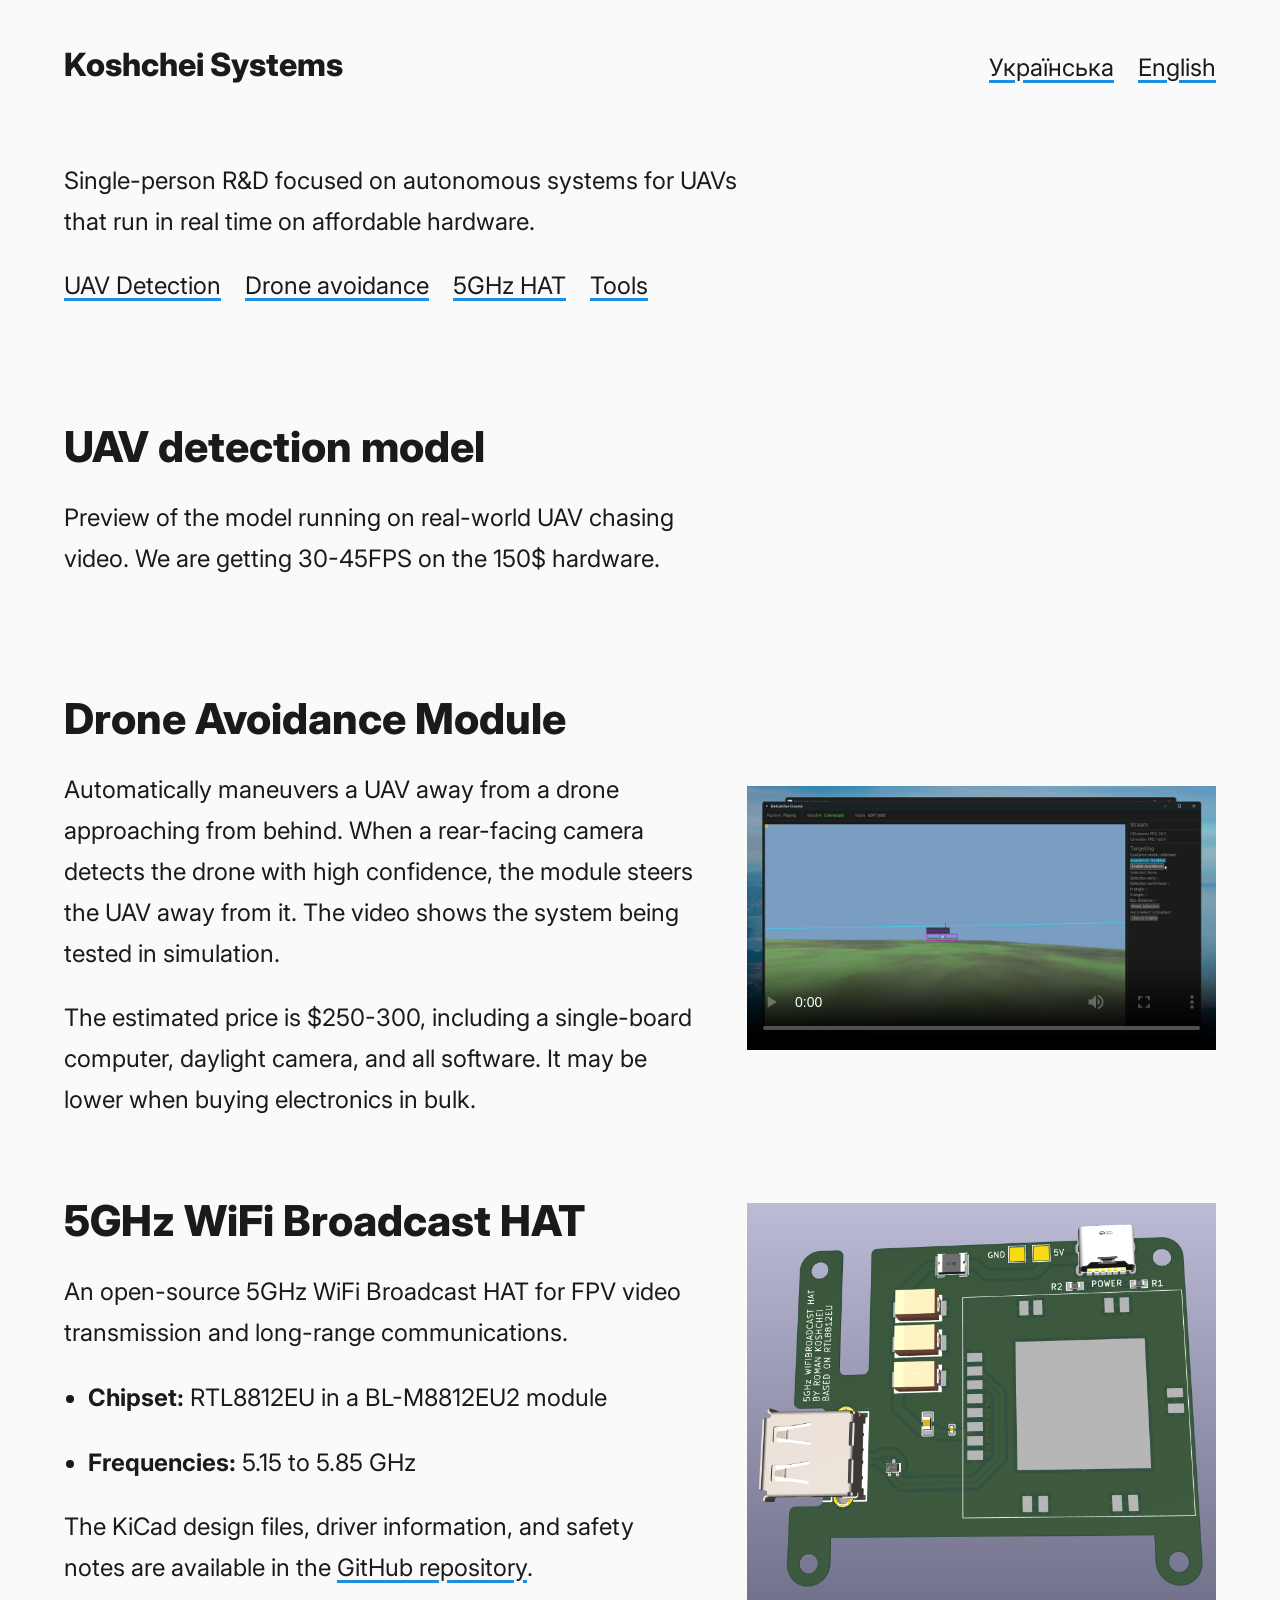
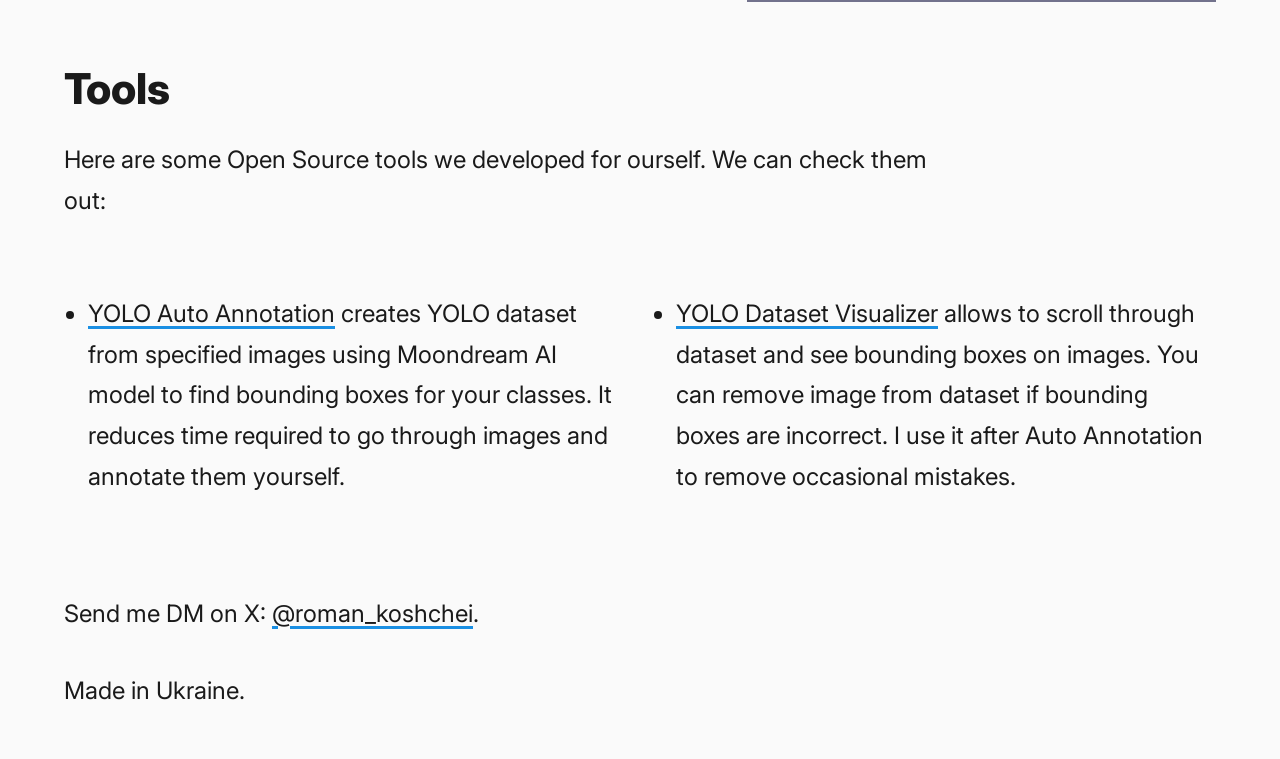
==== commit 95056cb9: "show tools list two-up on desktop" ====
--- a/index.html
+++ b/index.html
@@ -219,7 +219,7 @@
                 </div>
             </section>
 
-            <div class="prose">
+            <div class="prose tools">
                 <h2 id="tools">Tools</h2>
                 <p>
                     Here are some Open Source tools we developed for ourself. We
--- a/style.css
+++ b/style.css
@@ -153,9 +153,6 @@
     gap: var(--spacing);
     margin-block-end: calc(var(--spacing) * 2);
 }
-.split > :last-child {
-    align-self: center;
-}
 /* Readable measure, kept in step with the section text columns on desktop */
 .prose {
     max-width: 65ch;
@@ -197,9 +194,23 @@
     .prose {
         max-width: 48ch;
     }
+    /* Tools has no media column, so it takes the full page width and splits
+       the list itself two-up instead of using the .split text/media pairing. */
+    .tools {
+        max-width: none;
+    }
+    .tools > p {
+        max-width: 60ch;
+    }
+    .tools ul {
+        display: grid;
+        grid-template-columns: repeat(2, minmax(0, 1fr));
+        column-gap: calc(var(--spacing) * 2);
+        align-items: start;
+    }
     .split {
         grid-template-columns: 1.15fr 0.85fr;
         column-gap: calc(var(--spacing) * 2);
-        align-items: start;
-    }
-}
+        align-items: center;
+    }
+}
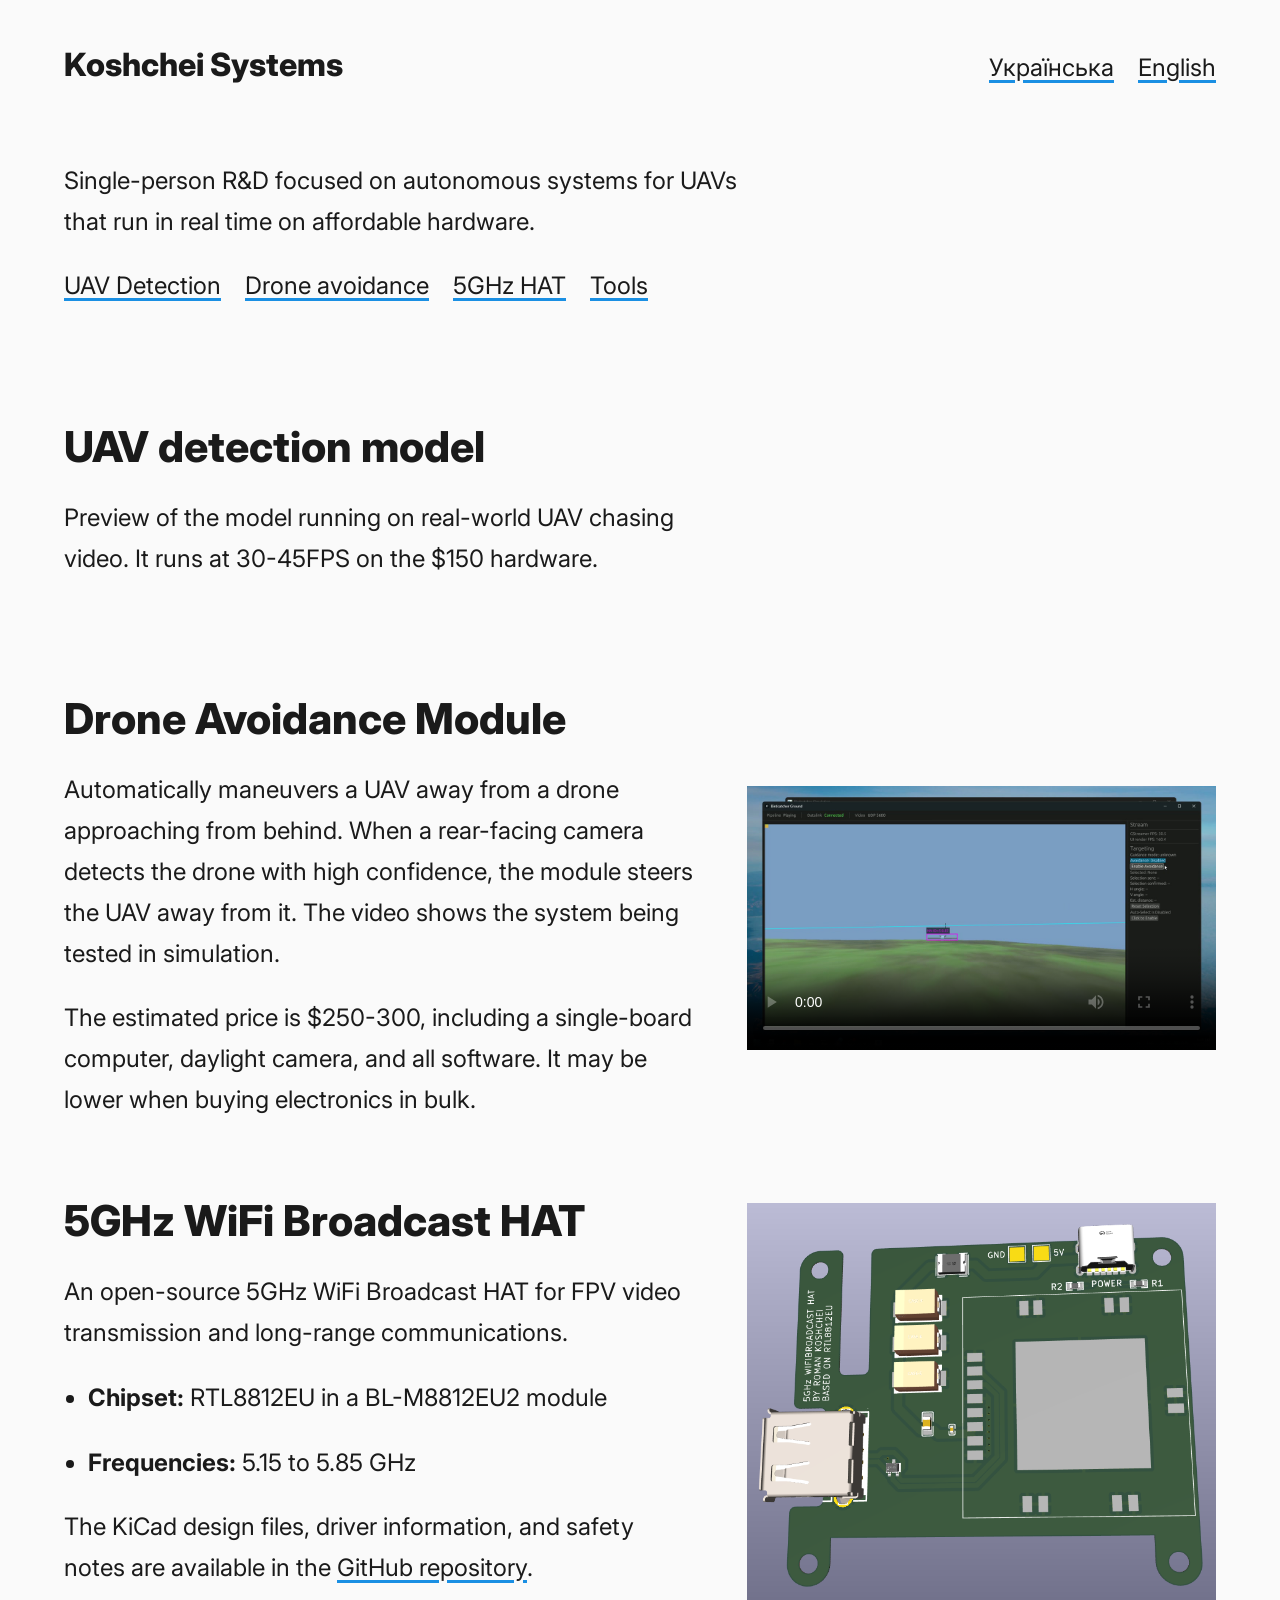
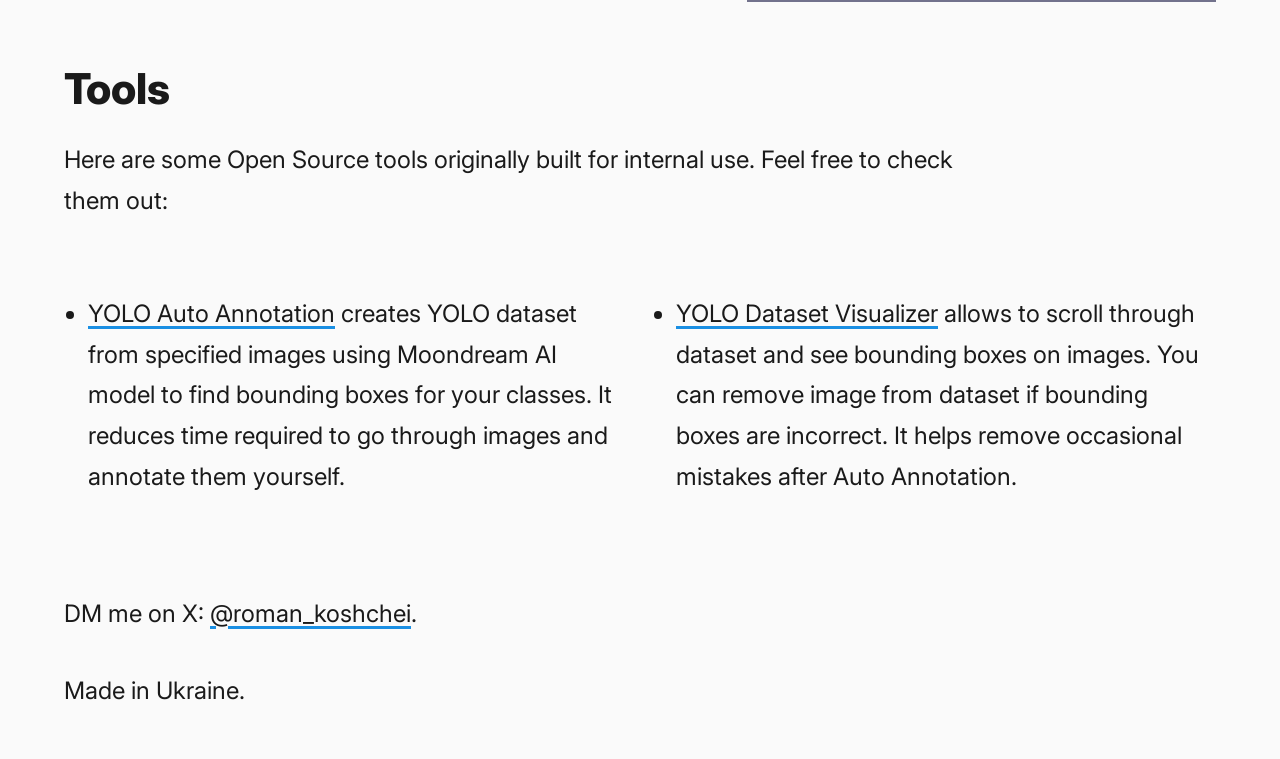
==== commit b791305d: "drop first-person voice from site copy" ====
--- a/index.html
+++ b/index.html
@@ -113,7 +113,7 @@
                     <h2 id="uav-detection-model">UAV detection model</h2>
                     <p>
                         Preview of the model running on real-world UAV chasing
-                        video. We are getting 30-45FPS on the 150$ hardware.
+                        video. It runs at 30-45FPS on the $150 hardware.
                     </p>
                 </div>
                 <div>
@@ -222,8 +222,8 @@
             <div class="prose tools">
                 <h2 id="tools">Tools</h2>
                 <p>
-                    Here are some Open Source tools we developed for ourself. We
-                    can check them out:
+                    Here are some Open Source tools originally built for
+                    internal use. Feel free to check them out:
                 </p>
                 <ul>
                     <li>
@@ -246,8 +246,8 @@
                             >
                             allows to scroll through dataset and see bounding
                             boxes on images. You can remove image from dataset
-                            if bounding boxes are incorrect. I use it after Auto
-                            Annotation to remove occasional mistakes.
+                            if bounding boxes are incorrect. It helps remove
+                            occasional mistakes after Auto Annotation.
                         </p>
                     </li>
                 </ul>
@@ -256,7 +256,7 @@
 
         <footer>
             <p>
-                Send me DM on X:
+                DM me on X:
                 <a href="https://x.com/roman_koshchei" target="_blank"
                     >@roman_koshchei</a
                 >.
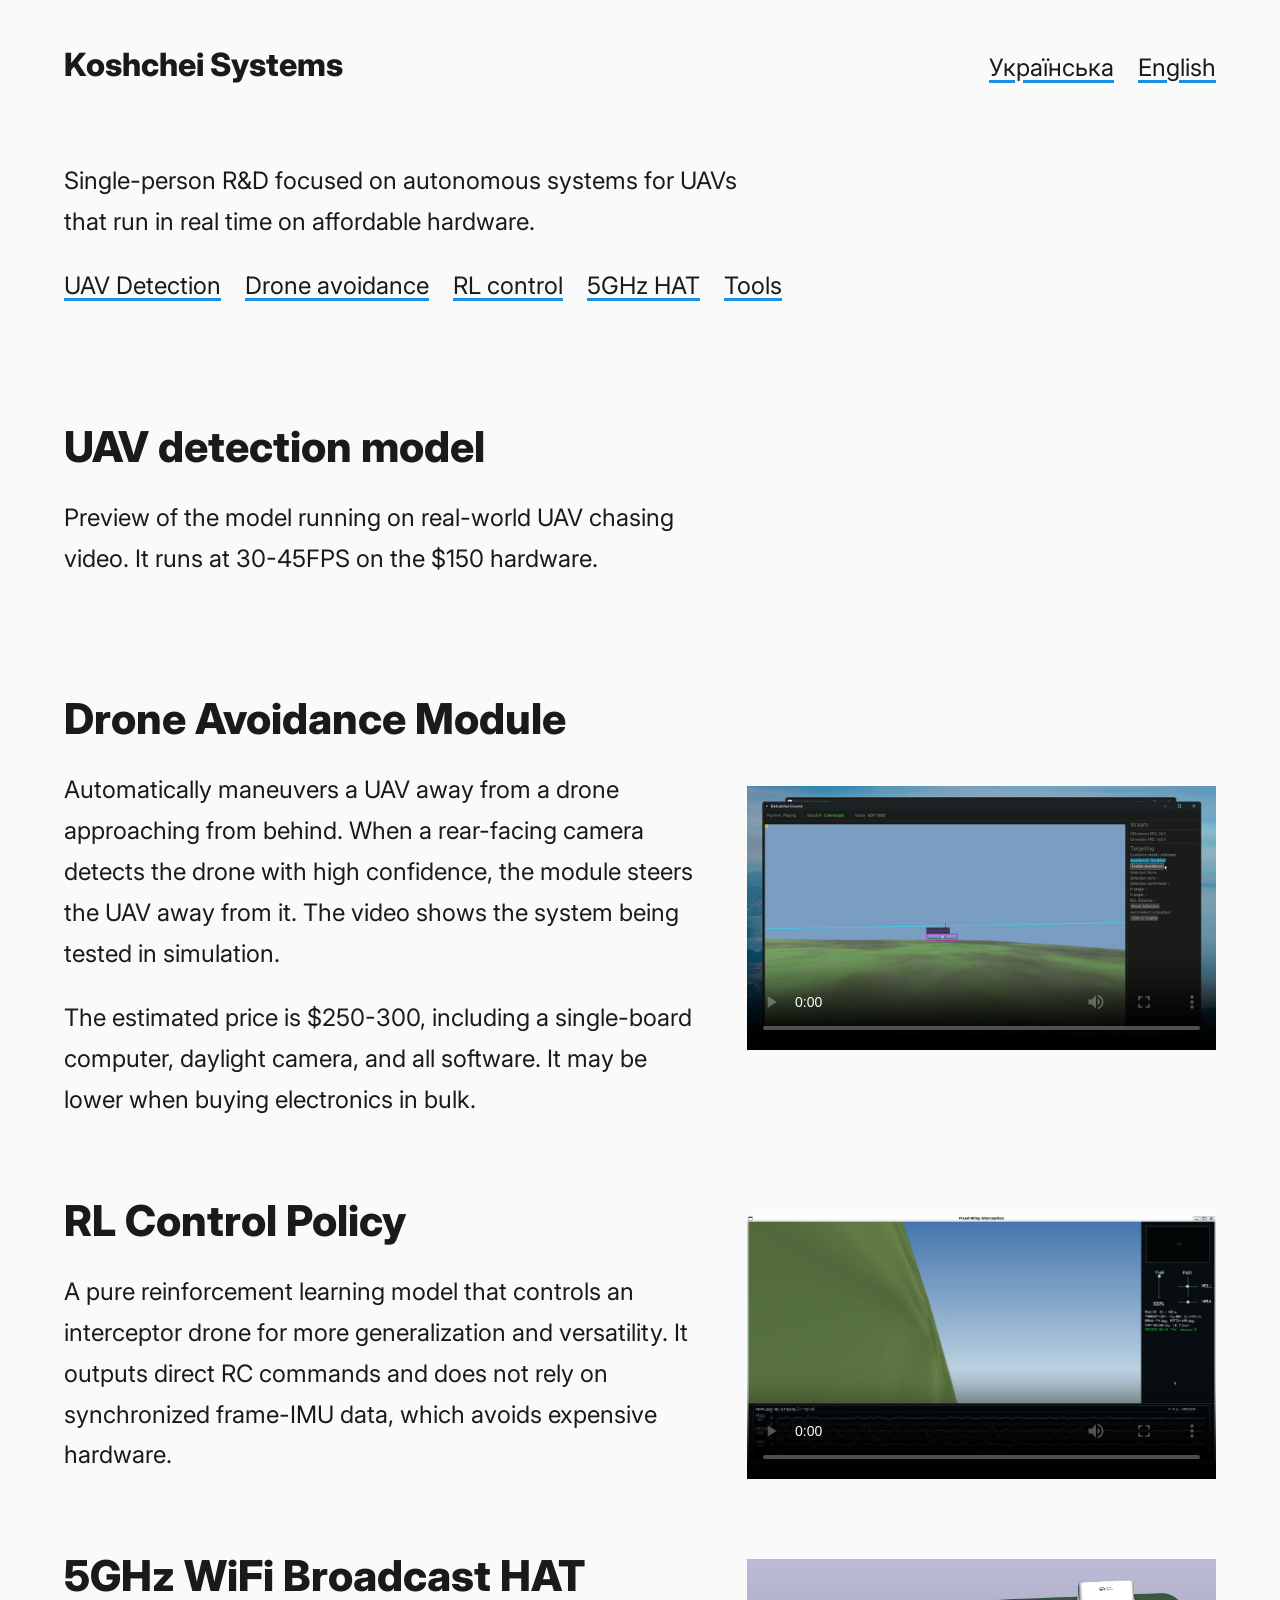
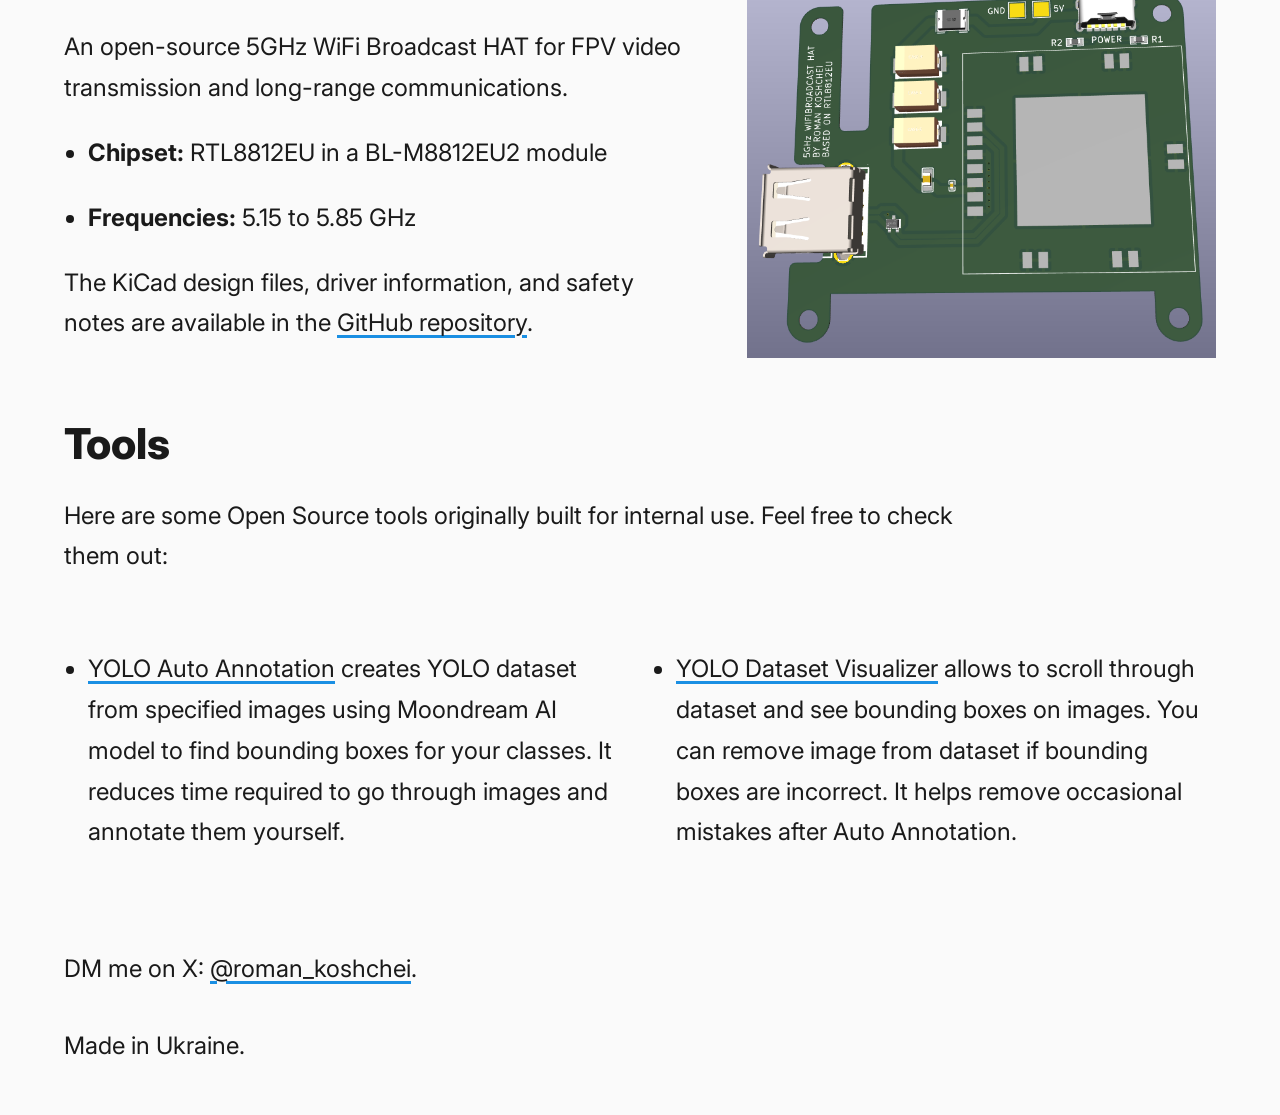
==== commit 6e9c53e5: "add RL control policy project section" ====
--- a/index.html
+++ b/index.html
@@ -102,6 +102,7 @@
                     <p>
                         <a href="#uav-detection-model">UAV Detection</a>
                         <a href="#drone-avoidance">Drone avoidance</a>
+                        <a href="#rl-control-policy">RL control</a>
                         <a href="#wifi-broadcast-hat">5GHz HAT</a>
                         <a href="#tools">Tools</a>
                     </p>
@@ -177,6 +178,33 @@
                         <a href="/assets/drone-avoidance.mp4"
                             >Download the video</a
                         >.
+                    </video>
+                </div>
+            </section>
+
+            <section class="split">
+                <div>
+                    <h2 id="rl-control-policy">RL Control Policy</h2>
+                    <p>
+                        A pure reinforcement learning model that controls an
+                        interceptor drone for more generalization and
+                        versatility. It outputs direct RC commands and does not
+                        rely on synchronized frame-IMU data, which avoids
+                        expensive hardware.
+                    </p>
+                </div>
+                <div>
+                    <video
+                        controls
+                        playsinline
+                        preload="metadata"
+                        poster="/assets/rl-poster.jpg"
+                        width="1920"
+                        height="1080"
+                    >
+                        <source src="/assets/rl.mp4" type="video/mp4" />
+                        Your browser does not support embedded video.
+                        <a href="/assets/rl.mp4">Download the video</a>.
                     </video>
                 </div>
             </section>
